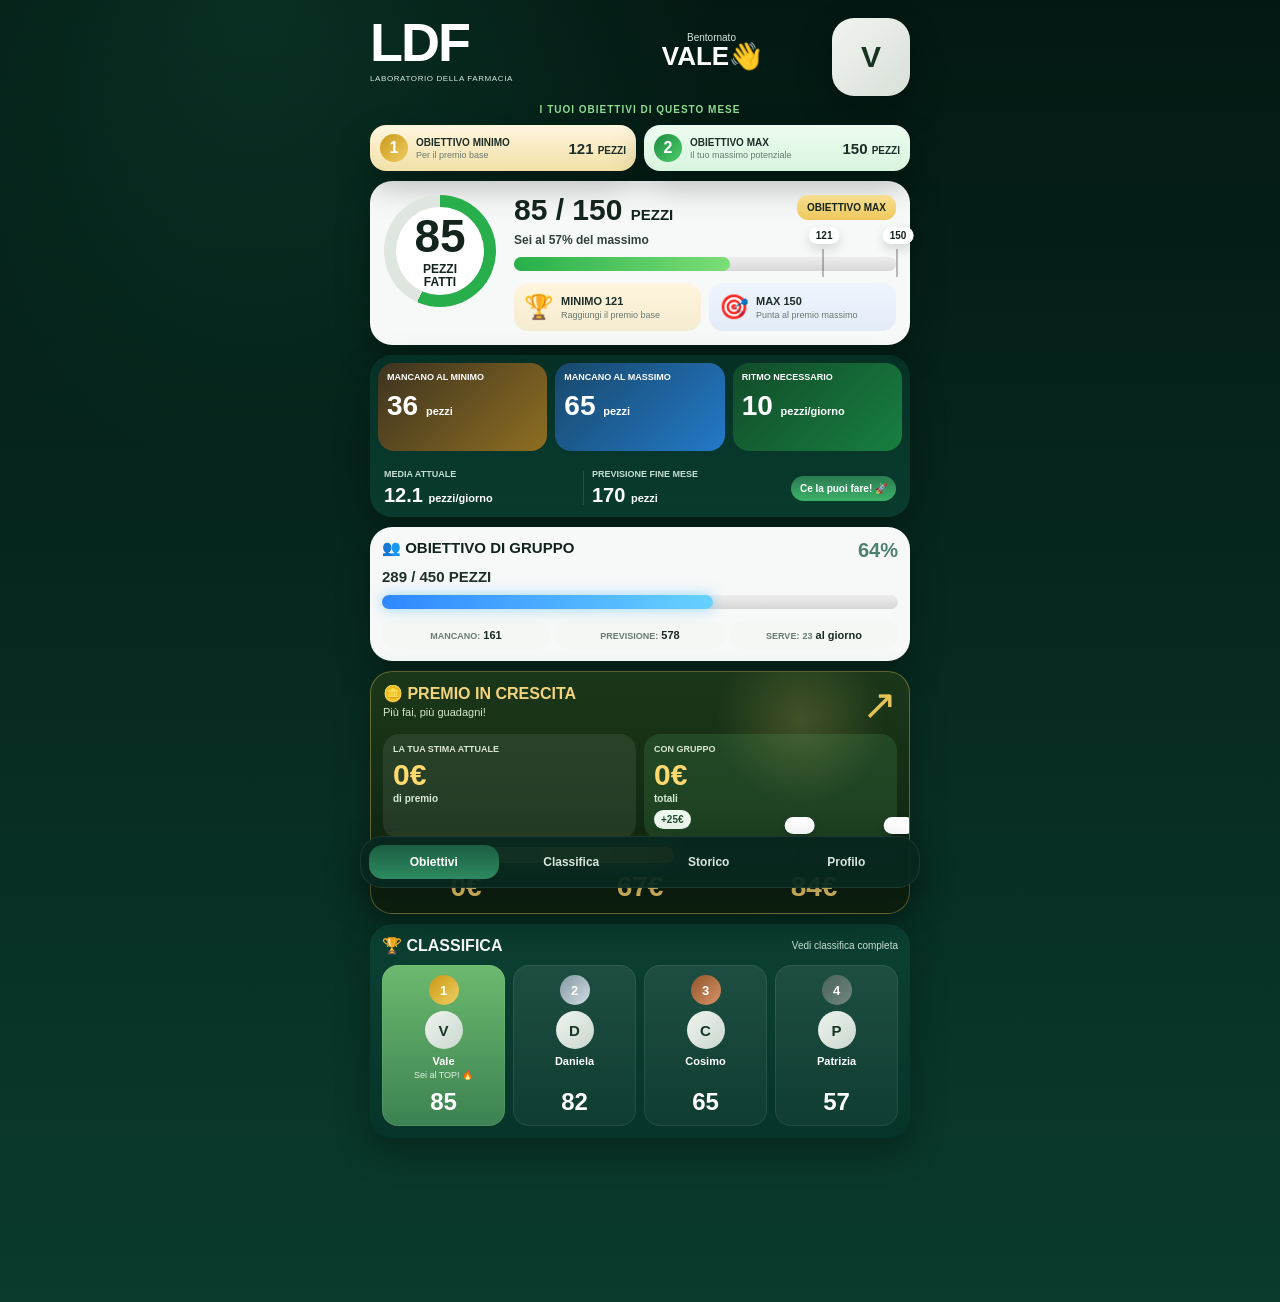
==== index.html @ 3714c638 "Add files via upload" ====
<!DOCTYPE html>
<html lang="it">
<head>
  <meta charset="UTF-8">
  <meta name="viewport" content="width=device-width, initial-scale=1.0, viewport-fit=cover">
  <meta name="theme-color" content="#041b17">
  <title>LDF Obiettivi</title>
  <link rel="stylesheet" href="style.css">
</head>
<body>
  <main class="app">
    <header class="top">
      <div class="brand">
        <div class="logo-main">LDF</div>
        <div class="logo-sub">LABORATORIO DELLA FARMACIA</div>
      </div>

      <div class="welcome">
        <div class="welcome-small">Bentornato</div>
        <div class="welcome-name" id="welcomeName">VALE👋</div>
      </div>

      <div class="avatar-card">
        <div class="avatar-initial">V</div>
      </div>
    </header>

    <div class="month-title">I TUOI OBIETTIVI DI QUESTO MESE</div>

    <section class="goal-top">
      <div class="goal-chip gold">
        <div class="goal-num">1</div>
        <div class="goal-copy">
          <div class="goal-title">OBIETTIVO MINIMO</div>
          <div class="goal-sub">Per il premio base</div>
        </div>
        <div class="goal-value">121 <span>PEZZI</span></div>
      </div>

      <div class="goal-chip green">
        <div class="goal-num">2</div>
        <div class="goal-copy">
          <div class="goal-title">OBIETTIVO MAX</div>
          <div class="goal-sub">Il tuo massimo potenziale</div>
        </div>
        <div class="goal-value">150 <span>PEZZI</span></div>
      </div>
    </section>

    <section class="card white hero-card">
      <div class="hero-grid">
        <div class="hero-left">
          <div class="ring" id="ring">
            <div class="ring-inner">
              <div class="ring-value" id="piecesDone">85</div>
              <div class="ring-text">PEZZI<br>FATTI</div>
            </div>
          </div>
        </div>

        <div class="hero-right">
          <div class="hero-line">
            <div class="hero-big" id="heroBig">85 / 150 <span>PEZZI</span></div>
            <div class="hero-pill">OBIETTIVO MAX</div>
          </div>

          <div class="hero-percent" id="heroPercentText">Sei al 56% del massimo</div>

          <div class="track silver">
            <div class="fill green-fill" id="heroFill"></div>
            <div class="marker min-marker"><span>121</span></div>
            <div class="marker max-marker"><span>150</span></div>
          </div>

          <div class="mini-goal-row">
            <div class="mini-goal gold-lite">
              <div class="mini-icon">🏆</div>
              <div>
                <div class="mini-title">MINIMO 121</div>
                <div class="mini-sub">Raggiungi il premio base</div>
              </div>
            </div>
            <div class="mini-goal blue-lite">
              <div class="mini-icon">🎯</div>
              <div>
                <div class="mini-title">MAX 150</div>
                <div class="mini-sub">Punta al premio massimo</div>
              </div>
            </div>
          </div>
        </div>
      </div>
    </section>

    <section class="stats dark-card">
      <div class="stat amber">
        <div class="stat-title">MANCANO AL MINIMO</div>
        <div class="stat-value" id="toMin">36 <span>pezzi</span></div>
      </div>
      <div class="stat blue">
        <div class="stat-title">MANCANO AL MASSIMO</div>
        <div class="stat-value" id="toMax">65 <span>pezzi</span></div>
      </div>
      <div class="stat green">
        <div class="stat-title">RITMO NECESSARIO</div>
        <div class="stat-value" id="needDay">7 <span>pezzi/giorno</span></div>
      </div>

      <div class="bottom-stats">
        <div class="bottom-stat">
          <div class="bottom-title">MEDIA ATTUALE</div>
          <div class="bottom-value" id="avg">6.1 <span>pezzi/giorno</span></div>
        </div>
        <div class="divider"></div>
        <div class="bottom-stat">
          <div class="bottom-title">PREVISIONE FINE MESE</div>
          <div class="bottom-value" id="forecast">183 <span>pezzi</span></div>
        </div>
        <div class="forecast-pill" id="forecastPill">Ce la puoi fare! 🚀</div>
      </div>
    </section>

    <section class="card white group-card">
      <div class="row-head">
        <div class="section-title">👥 OBIETTIVO DI GRUPPO</div>
        <div class="section-percent" id="groupPercent">60%</div>
      </div>
      <div class="group-main" id="groupMain">269 / 450 PEZZI</div>
      <div class="track silver group-track">
        <div class="fill blue-fill glow" id="groupFill"></div>
      </div>
      <div class="group-row">
        <div class="group-item"><span>MANCANO:</span> <strong id="groupMissing">181</strong></div>
        <div class="group-item"><span>PREVISIONE:</span> <strong id="groupForecast">408</strong></div>
        <div class="group-item"><span>SERVE:</span> <strong><span id="groupNeed">10</span> al giorno</strong></div>
      </div>
    </section>

    <section class="reward-card">
      <div class="reward-top">
        <div>
          <div class="reward-title">🪙 PREMIO IN CRESCITA</div>
          <div class="reward-sub">Più fai, più guadagni!</div>
        </div>
        <div class="reward-arrow">↗</div>
      </div>

      <div class="reward-boxes">
        <div class="reward-box">
          <div class="reward-label">LA TUA STIMA ATTUALE</div>
          <div class="reward-number"><span id="rewardNow">52</span>€</div>
          <div class="reward-small">di premio</div>
        </div>
        <div class="reward-box green-box">
          <div class="reward-label">CON GRUPPO</div>
          <div class="reward-number"><span id="rewardWithGroup">77</span>€</div>
          <div class="reward-small">totali</div>
          <div class="bonus">+<span id="groupBonus">25</span>€</div>
        </div>
      </div>

      <div class="track reward-track">
        <div class="reward-fill" id="rewardFill"></div>
        <div class="marker min-marker"><span>121</span></div>
        <div class="marker max-marker"><span>150</span></div>
      </div>

      <div class="reward-scale">
        <div class="scale-item"><div class="scale-value">0€</div></div>
        <div class="scale-item"><div class="scale-value" id="rewardBase">67€</div></div>
        <div class="scale-item"><div class="scale-value" id="rewardMax">84€</div></div>
      </div>
    </section>

    <section class="ranking">
      <div class="ranking-head">
        <div class="ranking-title">🏆 CLASSIFICA</div>
        <div class="ranking-link">Vedi classifica completa</div>
      </div>
      <div class="ranking-grid" id="rankingGrid"></div>
    </section>

    <div class="nav-spacer"></div>
    <nav class="bottom-nav">
      <a class="nav active">Obiettivi</a>
      <a class="nav">Classifica</a>
      <a class="nav">Storico</a>
      <a class="nav">Profilo</a>
    </nav>
  </main>
  <script src="app.js"></script>
</body>
</html>
---- style.css ----
:root{
  --bg1:#031812; --bg2:#0a3b2c; --text:#13241d; --muted:#67786f;
  --green:#28af4b; --green2:#7cde76; --blue:#2f88ff; --blue2:#67d2ff;
  --shadow:0 14px 34px rgba(0,0,0,.28);
}
*{box-sizing:border-box}
html,body{margin:0;padding:0;font-family:Inter,Arial,sans-serif}
body{
  min-height:100vh; color:#fff;
  background: radial-gradient(circle at 20% 0%, rgba(33,154,111,.18), transparent 28%), linear-gradient(180deg,var(--bg1),var(--bg2));
}
.app{width:min(100%,560px);margin:0 auto;padding:18px 10px calc(156px + env(safe-area-inset-bottom))}
.top{display:grid;grid-template-columns:1fr 1fr 78px;gap:10px;align-items:start;margin-bottom:8px}
.logo-main{font-size:54px;font-weight:900;line-height:.92;letter-spacing:-2px}
.logo-sub{font-size:8px;color:#d6e8de;letter-spacing:.6px;margin-top:6px}
.welcome{text-align:center;padding-top:14px}
.welcome-small{font-size:10px;color:#d6e8de}
.welcome-name{font-size:26px;font-weight:900;line-height:1.05}
.avatar-card{width:78px;height:78px;border-radius:22px;background:linear-gradient(135deg,#f1f4ef,#d8e0d8);box-shadow:var(--shadow);display:grid;place-items:center;justify-self:end}
.avatar-initial{color:#163322;font-size:30px;font-weight:900}
.month-title{text-align:center;font-size:10px;font-weight:900;color:#8edd93;letter-spacing:1px;margin:8px 0 10px}
.goal-top{display:grid;grid-template-columns:1fr 1fr;gap:8px;margin-bottom:10px}
.goal-chip{border-radius:16px;padding:9px 10px;display:grid;grid-template-columns:auto 1fr auto;gap:8px;align-items:center;box-shadow:var(--shadow)}
.goal-chip.gold{background:linear-gradient(180deg,#fff6de,#f2e0a7)}
.goal-chip.green{background:linear-gradient(180deg,#eefcf0,#d8f4de)}
.goal-num{width:28px;height:28px;border-radius:50%;display:grid;place-items:center;color:#fff;font-weight:900;font-size:16px;background:linear-gradient(135deg,#cb9b1b,#edcb62)}
.goal-chip.green .goal-num{background:linear-gradient(135deg,#1d8b42,#4dcd69)}
.goal-title{font-size:10px;font-weight:900;color:#1c2e27}
.goal-sub{font-size:9px;color:#687970;margin-top:2px}
.goal-value{font-size:15px;font-weight:900;color:#1c2e27;white-space:nowrap}
.goal-value span{font-size:10px}
.card{border-radius:22px;box-shadow:var(--shadow);margin-bottom:10px}
.white{background:rgba(255,255,255,.97);color:var(--text)}
.hero-card{padding:14px}
.hero-grid{display:grid;grid-template-columns:118px 1fr;gap:12px;align-items:start}
.ring{--p:56;width:112px;height:112px;border-radius:50%;background:conic-gradient(var(--green) calc(var(--p) * 1%), #dfe5df 0);display:grid;place-items:center;position:relative}
.ring:after{content:"";position:absolute;inset:12px;background:#fff;border-radius:50%}
.ring-inner{position:relative;z-index:1;text-align:center}
.ring-value{font-size:46px;font-weight:900;line-height:1}
.ring-text{font-size:12px;font-weight:900;line-height:1.05;margin-top:4px}
.hero-line{display:flex;justify-content:space-between;gap:8px;align-items:flex-start}
.hero-big{font-size:30px;font-weight:900;line-height:1}
.hero-big span{font-size:15px}
.hero-pill{background:linear-gradient(180deg,#f6de92,#efc85c);padding:7px 10px;border-radius:11px;font-size:10px;font-weight:900;white-space:nowrap}
.hero-percent{margin-top:8px;font-size:12px;color:#31423a;font-weight:700}
.track{position:relative;height:14px;border-radius:999px;overflow:visible}
.silver{background:linear-gradient(180deg,#ededed,#d7d7d7);margin-top:10px}
.fill{height:100%;border-radius:999px}
.green-fill{background:linear-gradient(90deg,var(--green),var(--green2))}
.blue-fill{background:linear-gradient(90deg,var(--blue),var(--blue2))}
.marker{position:absolute;top:-8px;width:0;height:28px;border-left:2px solid rgba(0,0,0,.26)}
.marker span{position:absolute;top:-22px;left:50%;transform:translateX(-50%);background:#fff;padding:3px 7px;border-radius:9px;font-size:10px;font-weight:900;box-shadow:0 5px 12px rgba(0,0,0,.14)}
.min-marker{left:80.6667%}
.max-marker{left:100%}
.mini-goal-row{display:grid;grid-template-columns:1fr 1fr;gap:8px;margin-top:12px}
.mini-goal{display:flex;gap:7px;align-items:center;border-radius:14px;padding:10px}
.gold-lite{background:linear-gradient(180deg,#fff5dc,#f4ebd1)}
.blue-lite{background:linear-gradient(180deg,#eef5ff,#e3ebf6)}
.mini-icon{font-size:24px}
.mini-title{font-size:11px;font-weight:900;color:#1c2e27}
.mini-sub{font-size:9px;color:#687970;margin-top:3px}
.dark-card{background:linear-gradient(180deg, rgba(6,49,39,.94), rgba(9,61,47,.94));border-radius:22px;box-shadow:var(--shadow);padding:8px;margin-bottom:10px}
.stats{display:grid;grid-template-columns:1fr 1fr 1fr;gap:8px}
.stat{min-height:88px;border-radius:16px;padding:9px;color:#fff}
.stat.amber{background:linear-gradient(135deg,#3d3320,#8e6e21)}
.stat.blue{background:linear-gradient(135deg,#18486b,#2379c8)}
.stat.green{background:linear-gradient(135deg,#124c2b,#177f3f)}
.stat-title{font-size:9px;font-weight:900}
.stat-value{margin-top:10px;font-size:28px;font-weight:900;line-height:1}
.stat-value span{font-size:11px;font-weight:700}
.bottom-stats{grid-column:1 / -1;display:grid;grid-template-columns:1fr 1px 1fr auto;gap:8px;align-items:center;padding:10px 6px 2px}
.divider{width:1px;height:34px;background:rgba(255,255,255,.12)}
.bottom-title{font-size:9px;font-weight:900;color:#c5ded3}
.bottom-value{margin-top:5px;font-size:20px;font-weight:900}
.bottom-value span{font-size:11px;font-weight:700}
.forecast-pill{background:linear-gradient(180deg,#2a7a53,#3cb267);padding:7px 9px;border-radius:999px;font-size:10px;font-weight:900;white-space:nowrap}
.group-card{padding:12px}
.row-head{display:flex;justify-content:space-between;gap:8px;align-items:flex-start}
.section-title{font-size:15px;font-weight:900}
.section-percent{font-size:20px;font-weight:900;color:#4d8171}
.group-main{margin-top:6px;font-size:15px;font-weight:900;color:#1f3029}
.group-track{margin-top:10px}
.glow{box-shadow:0 0 14px rgba(89,194,255,.6)}
.group-row{display:grid;grid-template-columns:1fr 1fr 1fr;gap:6px;margin-top:12px}
.group-item{background:#f4f7f4;border-radius:12px;padding:8px 5px;text-align:center;font-size:11px;color:#1a2a23}
.group-item span{font-size:9px;font-weight:900;color:#6b7b72}
.reward-card{position:relative;overflow:hidden;border-radius:22px;padding:12px;margin-bottom:10px;background:radial-gradient(circle at 80% 20%, rgba(255,220,113,.18), transparent 18%), linear-gradient(180deg,#1b3719,#0d2210);border:1px solid rgba(255,215,102,.34);box-shadow:var(--shadow)}
.reward-top{display:flex;justify-content:space-between;gap:8px;align-items:flex-start}
.reward-title{font-size:16px;font-weight:900;color:#f3d37c}
.reward-sub{font-size:11px;color:#d7e5d1;margin-top:3px}
.reward-arrow{font-size:42px;line-height:1;color:#ffd65f;opacity:.88}
.reward-boxes{display:grid;grid-template-columns:1fr 1fr;gap:8px;margin-top:8px}
.reward-box{background:rgba(255,255,255,.08);border-radius:16px;padding:10px}
.green-box{background:rgba(118,232,141,.12)}
.reward-label{font-size:9px;font-weight:900;color:#dae7d4}
.reward-number{font-size:30px;font-weight:900;line-height:1;color:#ffd970;margin-top:6px}
.reward-small{font-size:10px;color:#d8ead7;margin-top:3px;font-weight:700}
.bonus{display:inline-block;margin-top:6px;background:#edf9ee;color:#214d30;border-radius:999px;padding:4px 7px;font-size:10px;font-weight:900}
.reward-track{background:linear-gradient(180deg,#1f2a1a,#273224);margin-top:8px;height:16px}
.reward-fill{height:100%;border-radius:999px;background:linear-gradient(90deg,#62d53f 0%, #ffda53 70%, #f39c12 100%);box-shadow:0 0 16px rgba(255,214,95,.5)}
.reward-scale{display:grid;grid-template-columns:1fr 1fr 1fr;gap:8px;margin-top:10px}
.scale-item{text-align:center}
.scale-value{font-size:28px;font-weight:900;line-height:1;color:#ffd970}
.ranking{border-radius:22px;padding:12px;background:linear-gradient(180deg, rgba(12,66,52,.92), rgba(6,52,42,.92));box-shadow:var(--shadow)}
.ranking-head{display:flex;justify-content:space-between;gap:8px;align-items:center;margin-bottom:10px}
.ranking-title{font-size:16px;font-weight:900}
.ranking-link{font-size:10px;color:#d1e7dd}
.ranking-grid{display:grid;grid-template-columns:repeat(4,1fr);gap:8px}
.rank-card{min-height:112px;border-radius:16px;padding:10px 6px;color:#fff;box-shadow:inset 0 0 0 1px rgba(255,255,255,.08)}
.rank-me{background:linear-gradient(180deg,#6cb96e,#3c8252)}
.rank-other{background:linear-gradient(180deg, rgba(255,255,255,.08), rgba(255,255,255,.04))}
.rank-medal{width:30px;height:30px;border-radius:50%;display:grid;place-items:center;margin:0 auto 6px;color:#fff;font-weight:900;font-size:13px}
.medal-1{background:linear-gradient(135deg,#c99712,#efd166)}
.medal-2{background:linear-gradient(135deg,#8399a4,#d2dce2)}
.medal-3{background:linear-gradient(135deg,#94542c,#d59567)}
.medal-4{background:linear-gradient(135deg,#48645a,#73867f)}
.rank-avatar{width:38px;height:38px;border-radius:50%;margin:0 auto 6px;background:linear-gradient(135deg,#eef4ef,#cad7cd);color:#173625;display:grid;place-items:center;font-size:15px;font-weight:900}
.rank-name{text-align:center;font-size:11px;font-weight:900}
.rank-extra{text-align:center;font-size:9px;color:#e0f3e4;margin-top:3px;min-height:12px}
.rank-score{text-align:center;font-size:24px;font-weight:900;margin-top:6px}
.nav-spacer{height:8px}
.bottom-nav{position:fixed;left:50%;bottom:12px;transform:translateX(-50%);width:min(calc(100% - 24px),560px);padding:8px;padding-bottom:calc(8px + env(safe-area-inset-bottom));border-radius:22px;background:rgba(8,39,31,.95);border:1px solid rgba(255,255,255,.08);box-shadow:0 14px 34px rgba(0,0,0,.35);display:grid;grid-template-columns:repeat(4,1fr);gap:8px}
.nav{text-align:center;padding:10px 6px;border-radius:14px;font-size:12px;font-weight:800;color:#d8e6de}
.nav.active{background:linear-gradient(180deg,#1b5e42,#2e8a60);color:#fff}
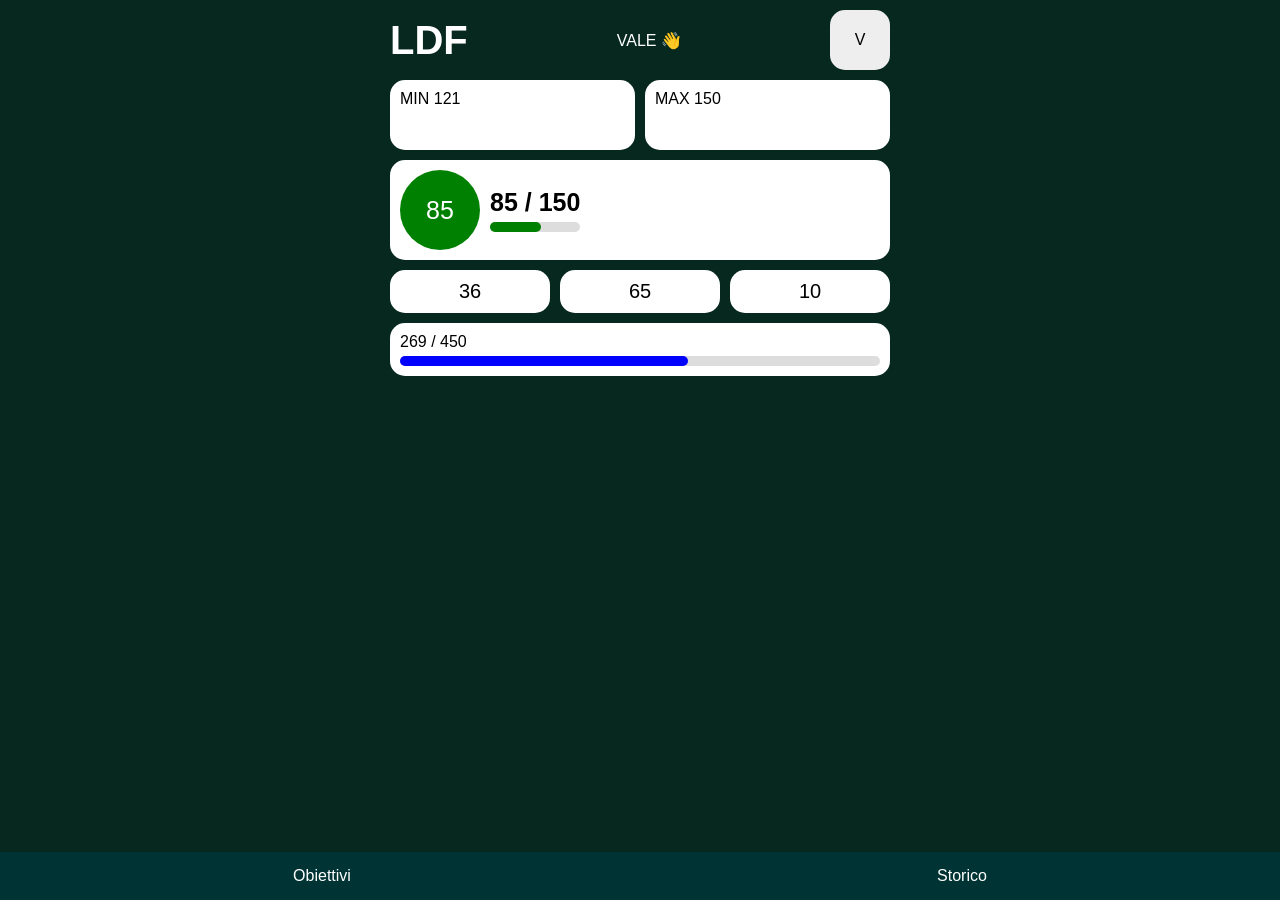
==== commit bf0dcd44: "Add files via upload" ====
--- a/index.html
+++ b/index.html
@@ -1,193 +1,51 @@
 <!DOCTYPE html>
 <html lang="it">
 <head>
-  <meta charset="UTF-8">
-  <meta name="viewport" content="width=device-width, initial-scale=1.0, viewport-fit=cover">
-  <meta name="theme-color" content="#041b17">
-  <title>LDF Obiettivi</title>
-  <link rel="stylesheet" href="style.css">
+<meta charset="UTF-8">
+<meta name="viewport" content="width=device-width, initial-scale=1.0">
+<title>LDF</title>
+<link rel="stylesheet" href="style.css">
 </head>
 <body>
-  <main class="app">
-    <header class="top">
-      <div class="brand">
-        <div class="logo-main">LDF</div>
-        <div class="logo-sub">LABORATORIO DELLA FARMACIA</div>
-      </div>
 
-      <div class="welcome">
-        <div class="welcome-small">Bentornato</div>
-        <div class="welcome-name" id="welcomeName">VALE👋</div>
-      </div>
+<div class="app">
 
-      <div class="avatar-card">
-        <div class="avatar-initial">V</div>
-      </div>
-    </header>
+<header class="top">
+<div class="logo">LDF</div>
+<div class="welcome">VALE 👋</div>
+<div class="avatar">V</div>
+</header>
 
-    <div class="month-title">I TUOI OBIETTIVI DI QUESTO MESE</div>
+<div class="row">
+<div class="card small gold">MIN 121</div>
+<div class="card small green">MAX 150</div>
+</div>
 
-    <section class="goal-top">
-      <div class="goal-chip gold">
-        <div class="goal-num">1</div>
-        <div class="goal-copy">
-          <div class="goal-title">OBIETTIVO MINIMO</div>
-          <div class="goal-sub">Per il premio base</div>
-        </div>
-        <div class="goal-value">121 <span>PEZZI</span></div>
-      </div>
+<div class="card main">
+<div class="circle">85</div>
+<div class="info">
+<div class="big">85 / 150</div>
+<div class="bar"><div class="fill" style="width:56%"></div></div>
+</div>
+</div>
 
-      <div class="goal-chip green">
-        <div class="goal-num">2</div>
-        <div class="goal-copy">
-          <div class="goal-title">OBIETTIVO MAX</div>
-          <div class="goal-sub">Il tuo massimo potenziale</div>
-        </div>
-        <div class="goal-value">150 <span>PEZZI</span></div>
-      </div>
-    </section>
+<div class="row">
+<div class="card stat">36</div>
+<div class="card stat">65</div>
+<div class="card stat">10</div>
+</div>
 
-    <section class="card white hero-card">
-      <div class="hero-grid">
-        <div class="hero-left">
-          <div class="ring" id="ring">
-            <div class="ring-inner">
-              <div class="ring-value" id="piecesDone">85</div>
-              <div class="ring-text">PEZZI<br>FATTI</div>
-            </div>
-          </div>
-        </div>
+<div class="card group">
+269 / 450
+<div class="bar"><div class="fill blue" style="width:60%"></div></div>
+</div>
 
-        <div class="hero-right">
-          <div class="hero-line">
-            <div class="hero-big" id="heroBig">85 / 150 <span>PEZZI</span></div>
-            <div class="hero-pill">OBIETTIVO MAX</div>
-          </div>
+</div>
 
-          <div class="hero-percent" id="heroPercentText">Sei al 56% del massimo</div>
+<div class="menu">
+<div>Obiettivi</div>
+<div>Storico</div>
+</div>
 
-          <div class="track silver">
-            <div class="fill green-fill" id="heroFill"></div>
-            <div class="marker min-marker"><span>121</span></div>
-            <div class="marker max-marker"><span>150</span></div>
-          </div>
-
-          <div class="mini-goal-row">
-            <div class="mini-goal gold-lite">
-              <div class="mini-icon">🏆</div>
-              <div>
-                <div class="mini-title">MINIMO 121</div>
-                <div class="mini-sub">Raggiungi il premio base</div>
-              </div>
-            </div>
-            <div class="mini-goal blue-lite">
-              <div class="mini-icon">🎯</div>
-              <div>
-                <div class="mini-title">MAX 150</div>
-                <div class="mini-sub">Punta al premio massimo</div>
-              </div>
-            </div>
-          </div>
-        </div>
-      </div>
-    </section>
-
-    <section class="stats dark-card">
-      <div class="stat amber">
-        <div class="stat-title">MANCANO AL MINIMO</div>
-        <div class="stat-value" id="toMin">36 <span>pezzi</span></div>
-      </div>
-      <div class="stat blue">
-        <div class="stat-title">MANCANO AL MASSIMO</div>
-        <div class="stat-value" id="toMax">65 <span>pezzi</span></div>
-      </div>
-      <div class="stat green">
-        <div class="stat-title">RITMO NECESSARIO</div>
-        <div class="stat-value" id="needDay">7 <span>pezzi/giorno</span></div>
-      </div>
-
-      <div class="bottom-stats">
-        <div class="bottom-stat">
-          <div class="bottom-title">MEDIA ATTUALE</div>
-          <div class="bottom-value" id="avg">6.1 <span>pezzi/giorno</span></div>
-        </div>
-        <div class="divider"></div>
-        <div class="bottom-stat">
-          <div class="bottom-title">PREVISIONE FINE MESE</div>
-          <div class="bottom-value" id="forecast">183 <span>pezzi</span></div>
-        </div>
-        <div class="forecast-pill" id="forecastPill">Ce la puoi fare! 🚀</div>
-      </div>
-    </section>
-
-    <section class="card white group-card">
-      <div class="row-head">
-        <div class="section-title">👥 OBIETTIVO DI GRUPPO</div>
-        <div class="section-percent" id="groupPercent">60%</div>
-      </div>
-      <div class="group-main" id="groupMain">269 / 450 PEZZI</div>
-      <div class="track silver group-track">
-        <div class="fill blue-fill glow" id="groupFill"></div>
-      </div>
-      <div class="group-row">
-        <div class="group-item"><span>MANCANO:</span> <strong id="groupMissing">181</strong></div>
-        <div class="group-item"><span>PREVISIONE:</span> <strong id="groupForecast">408</strong></div>
-        <div class="group-item"><span>SERVE:</span> <strong><span id="groupNeed">10</span> al giorno</strong></div>
-      </div>
-    </section>
-
-    <section class="reward-card">
-      <div class="reward-top">
-        <div>
-          <div class="reward-title">🪙 PREMIO IN CRESCITA</div>
-          <div class="reward-sub">Più fai, più guadagni!</div>
-        </div>
-        <div class="reward-arrow">↗</div>
-      </div>
-
-      <div class="reward-boxes">
-        <div class="reward-box">
-          <div class="reward-label">LA TUA STIMA ATTUALE</div>
-          <div class="reward-number"><span id="rewardNow">52</span>€</div>
-          <div class="reward-small">di premio</div>
-        </div>
-        <div class="reward-box green-box">
-          <div class="reward-label">CON GRUPPO</div>
-          <div class="reward-number"><span id="rewardWithGroup">77</span>€</div>
-          <div class="reward-small">totali</div>
-          <div class="bonus">+<span id="groupBonus">25</span>€</div>
-        </div>
-      </div>
-
-      <div class="track reward-track">
-        <div class="reward-fill" id="rewardFill"></div>
-        <div class="marker min-marker"><span>121</span></div>
-        <div class="marker max-marker"><span>150</span></div>
-      </div>
-
-      <div class="reward-scale">
-        <div class="scale-item"><div class="scale-value">0€</div></div>
-        <div class="scale-item"><div class="scale-value" id="rewardBase">67€</div></div>
-        <div class="scale-item"><div class="scale-value" id="rewardMax">84€</div></div>
-      </div>
-    </section>
-
-    <section class="ranking">
-      <div class="ranking-head">
-        <div class="ranking-title">🏆 CLASSIFICA</div>
-        <div class="ranking-link">Vedi classifica completa</div>
-      </div>
-      <div class="ranking-grid" id="rankingGrid"></div>
-    </section>
-
-    <div class="nav-spacer"></div>
-    <nav class="bottom-nav">
-      <a class="nav active">Obiettivi</a>
-      <a class="nav">Classifica</a>
-      <a class="nav">Storico</a>
-      <a class="nav">Profilo</a>
-    </nav>
-  </main>
-  <script src="app.js"></script>
 </body>
 </html>
--- a/style.css
+++ b/style.css
@@ -1,125 +1,98 @@
 
-:root{
-  --bg1:#031812; --bg2:#0a3b2c; --text:#13241d; --muted:#67786f;
-  --green:#28af4b; --green2:#7cde76; --blue:#2f88ff; --blue2:#67d2ff;
-  --shadow:0 14px 34px rgba(0,0,0,.28);
+body{
+margin:0;
+font-family:Arial;
+background:#06281f;
+color:white;
 }
-*{box-sizing:border-box}
-html,body{margin:0;padding:0;font-family:Inter,Arial,sans-serif}
-body{
-  min-height:100vh; color:#fff;
-  background: radial-gradient(circle at 20% 0%, rgba(33,154,111,.18), transparent 28%), linear-gradient(180deg,var(--bg1),var(--bg2));
+
+.app{
+padding:10px;
+max-width:500px;
+margin:auto;
 }
-.app{width:min(100%,560px);margin:0 auto;padding:18px 10px calc(156px + env(safe-area-inset-bottom))}
-.top{display:grid;grid-template-columns:1fr 1fr 78px;gap:10px;align-items:start;margin-bottom:8px}
-.logo-main{font-size:54px;font-weight:900;line-height:.92;letter-spacing:-2px}
-.logo-sub{font-size:8px;color:#d6e8de;letter-spacing:.6px;margin-top:6px}
-.welcome{text-align:center;padding-top:14px}
-.welcome-small{font-size:10px;color:#d6e8de}
-.welcome-name{font-size:26px;font-weight:900;line-height:1.05}
-.avatar-card{width:78px;height:78px;border-radius:22px;background:linear-gradient(135deg,#f1f4ef,#d8e0d8);box-shadow:var(--shadow);display:grid;place-items:center;justify-self:end}
-.avatar-initial{color:#163322;font-size:30px;font-weight:900}
-.month-title{text-align:center;font-size:10px;font-weight:900;color:#8edd93;letter-spacing:1px;margin:8px 0 10px}
-.goal-top{display:grid;grid-template-columns:1fr 1fr;gap:8px;margin-bottom:10px}
-.goal-chip{border-radius:16px;padding:9px 10px;display:grid;grid-template-columns:auto 1fr auto;gap:8px;align-items:center;box-shadow:var(--shadow)}
-.goal-chip.gold{background:linear-gradient(180deg,#fff6de,#f2e0a7)}
-.goal-chip.green{background:linear-gradient(180deg,#eefcf0,#d8f4de)}
-.goal-num{width:28px;height:28px;border-radius:50%;display:grid;place-items:center;color:#fff;font-weight:900;font-size:16px;background:linear-gradient(135deg,#cb9b1b,#edcb62)}
-.goal-chip.green .goal-num{background:linear-gradient(135deg,#1d8b42,#4dcd69)}
-.goal-title{font-size:10px;font-weight:900;color:#1c2e27}
-.goal-sub{font-size:9px;color:#687970;margin-top:2px}
-.goal-value{font-size:15px;font-weight:900;color:#1c2e27;white-space:nowrap}
-.goal-value span{font-size:10px}
-.card{border-radius:22px;box-shadow:var(--shadow);margin-bottom:10px}
-.white{background:rgba(255,255,255,.97);color:var(--text)}
-.hero-card{padding:14px}
-.hero-grid{display:grid;grid-template-columns:118px 1fr;gap:12px;align-items:start}
-.ring{--p:56;width:112px;height:112px;border-radius:50%;background:conic-gradient(var(--green) calc(var(--p) * 1%), #dfe5df 0);display:grid;place-items:center;position:relative}
-.ring:after{content:"";position:absolute;inset:12px;background:#fff;border-radius:50%}
-.ring-inner{position:relative;z-index:1;text-align:center}
-.ring-value{font-size:46px;font-weight:900;line-height:1}
-.ring-text{font-size:12px;font-weight:900;line-height:1.05;margin-top:4px}
-.hero-line{display:flex;justify-content:space-between;gap:8px;align-items:flex-start}
-.hero-big{font-size:30px;font-weight:900;line-height:1}
-.hero-big span{font-size:15px}
-.hero-pill{background:linear-gradient(180deg,#f6de92,#efc85c);padding:7px 10px;border-radius:11px;font-size:10px;font-weight:900;white-space:nowrap}
-.hero-percent{margin-top:8px;font-size:12px;color:#31423a;font-weight:700}
-.track{position:relative;height:14px;border-radius:999px;overflow:visible}
-.silver{background:linear-gradient(180deg,#ededed,#d7d7d7);margin-top:10px}
-.fill{height:100%;border-radius:999px}
-.green-fill{background:linear-gradient(90deg,var(--green),var(--green2))}
-.blue-fill{background:linear-gradient(90deg,var(--blue),var(--blue2))}
-.marker{position:absolute;top:-8px;width:0;height:28px;border-left:2px solid rgba(0,0,0,.26)}
-.marker span{position:absolute;top:-22px;left:50%;transform:translateX(-50%);background:#fff;padding:3px 7px;border-radius:9px;font-size:10px;font-weight:900;box-shadow:0 5px 12px rgba(0,0,0,.14)}
-.min-marker{left:80.6667%}
-.max-marker{left:100%}
-.mini-goal-row{display:grid;grid-template-columns:1fr 1fr;gap:8px;margin-top:12px}
-.mini-goal{display:flex;gap:7px;align-items:center;border-radius:14px;padding:10px}
-.gold-lite{background:linear-gradient(180deg,#fff5dc,#f4ebd1)}
-.blue-lite{background:linear-gradient(180deg,#eef5ff,#e3ebf6)}
-.mini-icon{font-size:24px}
-.mini-title{font-size:11px;font-weight:900;color:#1c2e27}
-.mini-sub{font-size:9px;color:#687970;margin-top:3px}
-.dark-card{background:linear-gradient(180deg, rgba(6,49,39,.94), rgba(9,61,47,.94));border-radius:22px;box-shadow:var(--shadow);padding:8px;margin-bottom:10px}
-.stats{display:grid;grid-template-columns:1fr 1fr 1fr;gap:8px}
-.stat{min-height:88px;border-radius:16px;padding:9px;color:#fff}
-.stat.amber{background:linear-gradient(135deg,#3d3320,#8e6e21)}
-.stat.blue{background:linear-gradient(135deg,#18486b,#2379c8)}
-.stat.green{background:linear-gradient(135deg,#124c2b,#177f3f)}
-.stat-title{font-size:9px;font-weight:900}
-.stat-value{margin-top:10px;font-size:28px;font-weight:900;line-height:1}
-.stat-value span{font-size:11px;font-weight:700}
-.bottom-stats{grid-column:1 / -1;display:grid;grid-template-columns:1fr 1px 1fr auto;gap:8px;align-items:center;padding:10px 6px 2px}
-.divider{width:1px;height:34px;background:rgba(255,255,255,.12)}
-.bottom-title{font-size:9px;font-weight:900;color:#c5ded3}
-.bottom-value{margin-top:5px;font-size:20px;font-weight:900}
-.bottom-value span{font-size:11px;font-weight:700}
-.forecast-pill{background:linear-gradient(180deg,#2a7a53,#3cb267);padding:7px 9px;border-radius:999px;font-size:10px;font-weight:900;white-space:nowrap}
-.group-card{padding:12px}
-.row-head{display:flex;justify-content:space-between;gap:8px;align-items:flex-start}
-.section-title{font-size:15px;font-weight:900}
-.section-percent{font-size:20px;font-weight:900;color:#4d8171}
-.group-main{margin-top:6px;font-size:15px;font-weight:900;color:#1f3029}
-.group-track{margin-top:10px}
-.glow{box-shadow:0 0 14px rgba(89,194,255,.6)}
-.group-row{display:grid;grid-template-columns:1fr 1fr 1fr;gap:6px;margin-top:12px}
-.group-item{background:#f4f7f4;border-radius:12px;padding:8px 5px;text-align:center;font-size:11px;color:#1a2a23}
-.group-item span{font-size:9px;font-weight:900;color:#6b7b72}
-.reward-card{position:relative;overflow:hidden;border-radius:22px;padding:12px;margin-bottom:10px;background:radial-gradient(circle at 80% 20%, rgba(255,220,113,.18), transparent 18%), linear-gradient(180deg,#1b3719,#0d2210);border:1px solid rgba(255,215,102,.34);box-shadow:var(--shadow)}
-.reward-top{display:flex;justify-content:space-between;gap:8px;align-items:flex-start}
-.reward-title{font-size:16px;font-weight:900;color:#f3d37c}
-.reward-sub{font-size:11px;color:#d7e5d1;margin-top:3px}
-.reward-arrow{font-size:42px;line-height:1;color:#ffd65f;opacity:.88}
-.reward-boxes{display:grid;grid-template-columns:1fr 1fr;gap:8px;margin-top:8px}
-.reward-box{background:rgba(255,255,255,.08);border-radius:16px;padding:10px}
-.green-box{background:rgba(118,232,141,.12)}
-.reward-label{font-size:9px;font-weight:900;color:#dae7d4}
-.reward-number{font-size:30px;font-weight:900;line-height:1;color:#ffd970;margin-top:6px}
-.reward-small{font-size:10px;color:#d8ead7;margin-top:3px;font-weight:700}
-.bonus{display:inline-block;margin-top:6px;background:#edf9ee;color:#214d30;border-radius:999px;padding:4px 7px;font-size:10px;font-weight:900}
-.reward-track{background:linear-gradient(180deg,#1f2a1a,#273224);margin-top:8px;height:16px}
-.reward-fill{height:100%;border-radius:999px;background:linear-gradient(90deg,#62d53f 0%, #ffda53 70%, #f39c12 100%);box-shadow:0 0 16px rgba(255,214,95,.5)}
-.reward-scale{display:grid;grid-template-columns:1fr 1fr 1fr;gap:8px;margin-top:10px}
-.scale-item{text-align:center}
-.scale-value{font-size:28px;font-weight:900;line-height:1;color:#ffd970}
-.ranking{border-radius:22px;padding:12px;background:linear-gradient(180deg, rgba(12,66,52,.92), rgba(6,52,42,.92));box-shadow:var(--shadow)}
-.ranking-head{display:flex;justify-content:space-between;gap:8px;align-items:center;margin-bottom:10px}
-.ranking-title{font-size:16px;font-weight:900}
-.ranking-link{font-size:10px;color:#d1e7dd}
-.ranking-grid{display:grid;grid-template-columns:repeat(4,1fr);gap:8px}
-.rank-card{min-height:112px;border-radius:16px;padding:10px 6px;color:#fff;box-shadow:inset 0 0 0 1px rgba(255,255,255,.08)}
-.rank-me{background:linear-gradient(180deg,#6cb96e,#3c8252)}
-.rank-other{background:linear-gradient(180deg, rgba(255,255,255,.08), rgba(255,255,255,.04))}
-.rank-medal{width:30px;height:30px;border-radius:50%;display:grid;place-items:center;margin:0 auto 6px;color:#fff;font-weight:900;font-size:13px}
-.medal-1{background:linear-gradient(135deg,#c99712,#efd166)}
-.medal-2{background:linear-gradient(135deg,#8399a4,#d2dce2)}
-.medal-3{background:linear-gradient(135deg,#94542c,#d59567)}
-.medal-4{background:linear-gradient(135deg,#48645a,#73867f)}
-.rank-avatar{width:38px;height:38px;border-radius:50%;margin:0 auto 6px;background:linear-gradient(135deg,#eef4ef,#cad7cd);color:#173625;display:grid;place-items:center;font-size:15px;font-weight:900}
-.rank-name{text-align:center;font-size:11px;font-weight:900}
-.rank-extra{text-align:center;font-size:9px;color:#e0f3e4;margin-top:3px;min-height:12px}
-.rank-score{text-align:center;font-size:24px;font-weight:900;margin-top:6px}
-.nav-spacer{height:8px}
-.bottom-nav{position:fixed;left:50%;bottom:12px;transform:translateX(-50%);width:min(calc(100% - 24px),560px);padding:8px;padding-bottom:calc(8px + env(safe-area-inset-bottom));border-radius:22px;background:rgba(8,39,31,.95);border:1px solid rgba(255,255,255,.08);box-shadow:0 14px 34px rgba(0,0,0,.35);display:grid;grid-template-columns:repeat(4,1fr);gap:8px}
-.nav{text-align:center;padding:10px 6px;border-radius:14px;font-size:12px;font-weight:800;color:#d8e6de}
-.nav.active{background:linear-gradient(180deg,#1b5e42,#2e8a60);color:#fff}
+
+.top{
+display:flex;
+justify-content:space-between;
+align-items:center;
+}
+
+.logo{font-size:40px;font-weight:bold}
+.avatar{
+width:60px;height:60px;
+background:#eee;
+color:black;
+display:flex;
+align-items:center;
+justify-content:center;
+border-radius:15px;
+}
+
+.row{
+display:flex;
+gap:10px;
+margin:10px 0;
+}
+
+.card{
+background:white;
+color:black;
+border-radius:15px;
+padding:10px;
+flex:1;
+}
+
+.small{height:50px}
+.main{
+display:flex;
+gap:10px;
+align-items:center;
+}
+
+.circle{
+width:80px;height:80px;
+border-radius:50%;
+background:green;
+display:flex;
+align-items:center;
+justify-content:center;
+font-size:25px;
+color:white;
+}
+
+.big{font-size:25px;font-weight:bold}
+
+.bar{
+height:10px;
+background:#ddd;
+border-radius:10px;
+margin-top:5px;
+}
+
+.fill{
+height:100%;
+background:green;
+border-radius:10px;
+}
+
+.blue{background:blue}
+
+.stat{
+text-align:center;
+font-size:20px;
+}
+
+.group{
+margin-top:10px;
+}
+
+.menu{
+position:fixed;
+bottom:0;
+width:100%;
+background:#033;
+display:flex;
+justify-content:space-around;
+padding:15px 0;
+}
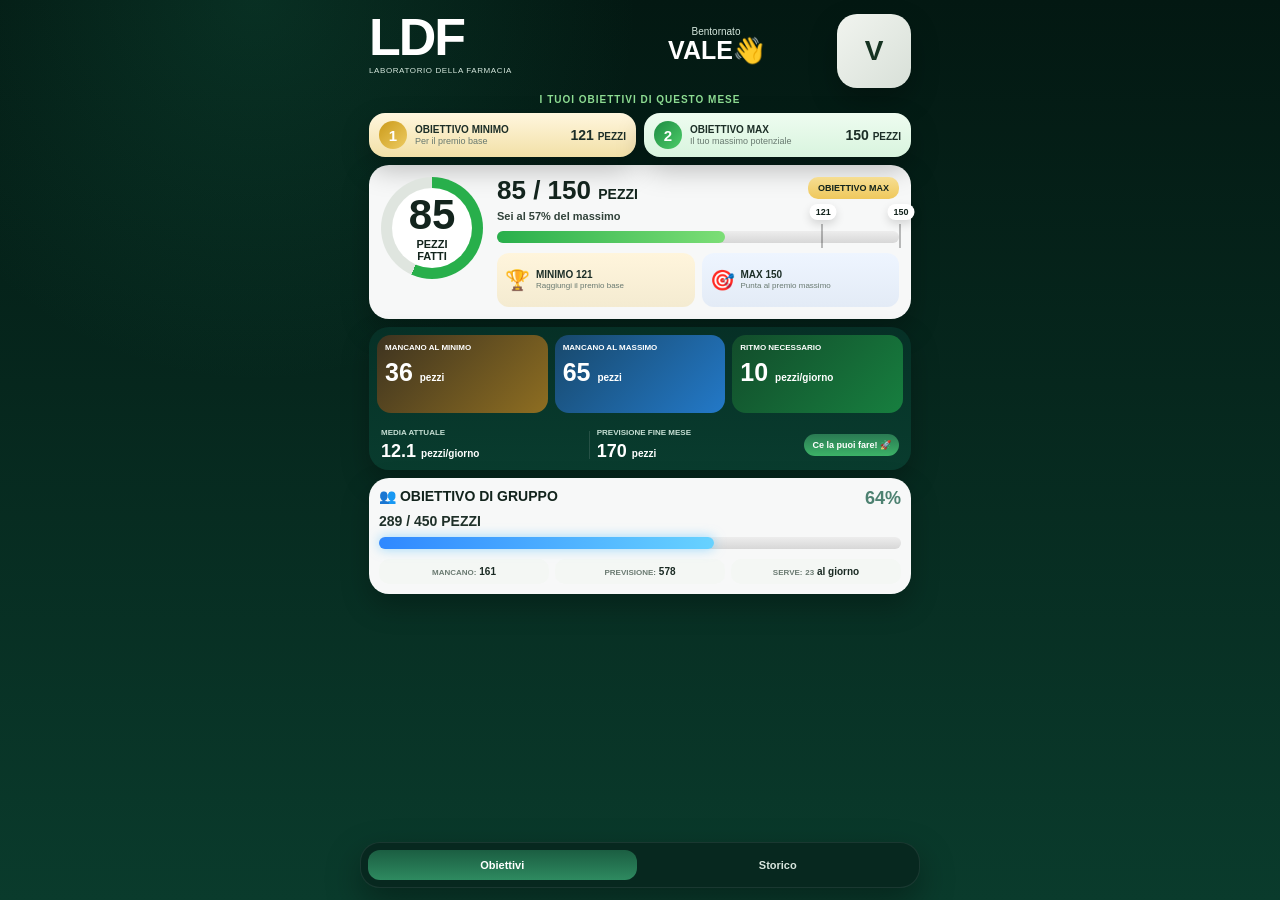
==== commit 9cedbe6a: "Add files via upload" ====
--- a/index.html
+++ b/index.html
@@ -1,51 +1,148 @@
 <!DOCTYPE html>
 <html lang="it">
 <head>
-<meta charset="UTF-8">
-<meta name="viewport" content="width=device-width, initial-scale=1.0">
-<title>LDF</title>
-<link rel="stylesheet" href="style.css">
+  <meta charset="UTF-8">
+  <meta name="viewport" content="width=device-width, initial-scale=1.0, viewport-fit=cover">
+  <meta name="theme-color" content="#041b17">
+  <title>LDF Obiettivi</title>
+  <link rel="stylesheet" href="style.css">
 </head>
 <body>
+  <main class="app">
+    <header class="top">
+      <div class="brand">
+        <div class="logo-main">LDF</div>
+        <div class="logo-sub">LABORATORIO DELLA FARMACIA</div>
+      </div>
 
-<div class="app">
+      <div class="welcome">
+        <div class="welcome-small">Bentornato</div>
+        <div class="welcome-name" id="welcomeName">VALE👋</div>
+      </div>
 
-<header class="top">
-<div class="logo">LDF</div>
-<div class="welcome">VALE 👋</div>
-<div class="avatar">V</div>
-</header>
+      <div class="avatar-card">
+        <div class="avatar-initial">V</div>
+      </div>
+    </header>
 
-<div class="row">
-<div class="card small gold">MIN 121</div>
-<div class="card small green">MAX 150</div>
-</div>
+    <div class="month-title">I TUOI OBIETTIVI DI QUESTO MESE</div>
 
-<div class="card main">
-<div class="circle">85</div>
-<div class="info">
-<div class="big">85 / 150</div>
-<div class="bar"><div class="fill" style="width:56%"></div></div>
-</div>
-</div>
+    <section class="goal-top">
+      <div class="goal-chip gold">
+        <div class="goal-num">1</div>
+        <div class="goal-copy">
+          <div class="goal-title">OBIETTIVO MINIMO</div>
+          <div class="goal-sub">Per il premio base</div>
+        </div>
+        <div class="goal-value">121 <span>PEZZI</span></div>
+      </div>
 
-<div class="row">
-<div class="card stat">36</div>
-<div class="card stat">65</div>
-<div class="card stat">10</div>
-</div>
+      <div class="goal-chip green">
+        <div class="goal-num">2</div>
+        <div class="goal-copy">
+          <div class="goal-title">OBIETTIVO MAX</div>
+          <div class="goal-sub">Il tuo massimo potenziale</div>
+        </div>
+        <div class="goal-value">150 <span>PEZZI</span></div>
+      </div>
+    </section>
 
-<div class="card group">
-269 / 450
-<div class="bar"><div class="fill blue" style="width:60%"></div></div>
-</div>
+    <section class="card white hero-card">
+      <div class="hero-grid">
+        <div class="hero-left">
+          <div class="ring" id="ring">
+            <div class="ring-inner">
+              <div class="ring-value" id="piecesDone">85</div>
+              <div class="ring-text">PEZZI<br>FATTI</div>
+            </div>
+          </div>
+        </div>
 
-</div>
+        <div class="hero-right">
+          <div class="hero-line">
+            <div class="hero-big" id="heroBig">85 / 150 <span>PEZZI</span></div>
+            <div class="hero-pill">OBIETTIVO MAX</div>
+          </div>
 
-<div class="menu">
-<div>Obiettivi</div>
-<div>Storico</div>
-</div>
+          <div class="hero-percent" id="heroPercentText">Sei al 56% del massimo</div>
 
+          <div class="track silver">
+            <div class="fill green-fill" id="heroFill"></div>
+            <div class="marker min-marker"><span>121</span></div>
+            <div class="marker max-marker"><span>150</span></div>
+          </div>
+
+          <div class="mini-goal-row">
+            <div class="mini-goal gold-lite">
+              <div class="mini-icon">🏆</div>
+              <div>
+                <div class="mini-title">MINIMO 121</div>
+                <div class="mini-sub">Raggiungi il premio base</div>
+              </div>
+            </div>
+            <div class="mini-goal blue-lite">
+              <div class="mini-icon">🎯</div>
+              <div>
+                <div class="mini-title">MAX 150</div>
+                <div class="mini-sub">Punta al premio massimo</div>
+              </div>
+            </div>
+          </div>
+        </div>
+      </div>
+    </section>
+
+    <section class="stats dark-card">
+      <div class="stat amber">
+        <div class="stat-title">MANCANO AL MINIMO</div>
+        <div class="stat-value" id="toMin">36 <span>pezzi</span></div>
+      </div>
+      <div class="stat blue">
+        <div class="stat-title">MANCANO AL MASSIMO</div>
+        <div class="stat-value" id="toMax">65 <span>pezzi</span></div>
+      </div>
+      <div class="stat green">
+        <div class="stat-title">RITMO NECESSARIO</div>
+        <div class="stat-value" id="needDay">7 <span>pezzi/giorno</span></div>
+      </div>
+
+      <div class="bottom-stats">
+        <div class="bottom-stat">
+          <div class="bottom-title">MEDIA ATTUALE</div>
+          <div class="bottom-value" id="avg">6.1 <span>pezzi/giorno</span></div>
+        </div>
+        <div class="divider"></div>
+        <div class="bottom-stat">
+          <div class="bottom-title">PREVISIONE FINE MESE</div>
+          <div class="bottom-value" id="forecast">183 <span>pezzi</span></div>
+        </div>
+        <div class="forecast-pill" id="forecastPill">Ce la puoi fare! 🚀</div>
+      </div>
+    </section>
+
+    <section class="card white group-card">
+      <div class="row-head">
+        <div class="section-title">👥 OBIETTIVO DI GRUPPO</div>
+        <div class="section-percent" id="groupPercent">64%</div>
+      </div>
+      <div class="group-main" id="groupMain">289 / 450 PEZZI</div>
+      <div class="track silver group-track">
+        <div class="fill blue-fill glow" id="groupFill"></div>
+      </div>
+      <div class="group-row">
+        <div class="group-item"><span>MANCANO:</span> <strong id="groupMissing">161</strong></div>
+        <div class="group-item"><span>PREVISIONE:</span> <strong id="groupForecast">578</strong></div>
+        <div class="group-item"><span>SERVE:</span> <strong><span id="groupNeed">23</span> al giorno</strong></div>
+      </div>
+    </section>
+
+    <div class="nav-spacer"></div>
+    <nav class="bottom-nav">
+      <a class="nav active">Obiettivi</a>
+      <a class="nav">Storico</a>
+    </nav>
+  </main>
+
+  <script src="app.js"></script>
 </body>
 </html>
--- a/style.css
+++ b/style.css
@@ -1,98 +1,91 @@
 
+:root{
+  --bg1:#031812; --bg2:#0a3b2c; --text:#13241d; --muted:#67786f;
+  --green:#28af4b; --green2:#7cde76; --blue:#2f88ff; --blue2:#67d2ff;
+  --shadow:0 12px 28px rgba(0,0,0,.26);
+}
+*{box-sizing:border-box}
+html,body{margin:0;padding:0;font-family:Inter,Arial,sans-serif}
 body{
-margin:0;
-font-family:Arial;
-background:#06281f;
-color:white;
+  min-height:100vh; color:#fff;
+  background:radial-gradient(circle at 20% 0%, rgba(33,154,111,.18), transparent 28%), linear-gradient(180deg,var(--bg1),var(--bg2));
 }
-
-.app{
-padding:10px;
-max-width:500px;
-margin:auto;
-}
-
-.top{
-display:flex;
-justify-content:space-between;
-align-items:center;
-}
-
-.logo{font-size:40px;font-weight:bold}
-.avatar{
-width:60px;height:60px;
-background:#eee;
-color:black;
-display:flex;
-align-items:center;
-justify-content:center;
-border-radius:15px;
-}
-
-.row{
-display:flex;
-gap:10px;
-margin:10px 0;
-}
-
-.card{
-background:white;
-color:black;
-border-radius:15px;
-padding:10px;
-flex:1;
-}
-
-.small{height:50px}
-.main{
-display:flex;
-gap:10px;
-align-items:center;
-}
-
-.circle{
-width:80px;height:80px;
-border-radius:50%;
-background:green;
-display:flex;
-align-items:center;
-justify-content:center;
-font-size:25px;
-color:white;
-}
-
-.big{font-size:25px;font-weight:bold}
-
-.bar{
-height:10px;
-background:#ddd;
-border-radius:10px;
-margin-top:5px;
-}
-
-.fill{
-height:100%;
-background:green;
-border-radius:10px;
-}
-
-.blue{background:blue}
-
-.stat{
-text-align:center;
-font-size:20px;
-}
-
-.group{
-margin-top:10px;
-}
-
-.menu{
-position:fixed;
-bottom:0;
-width:100%;
-background:#033;
-display:flex;
-justify-content:space-around;
-padding:15px 0;
-}
+.app{width:min(100%,560px);margin:0 auto;padding:14px 9px calc(108px + env(safe-area-inset-bottom))}
+.top{display:grid;grid-template-columns:1fr 1fr 74px;gap:8px;align-items:start;margin-bottom:6px}
+.logo-main{font-size:52px;font-weight:900;line-height:.92;letter-spacing:-2px}
+.logo-sub{font-size:8px;color:#d6e8de;letter-spacing:.6px;margin-top:4px}
+.welcome{text-align:center;padding-top:12px}
+.welcome-small{font-size:10px;color:#d6e8de}
+.welcome-name{font-size:25px;font-weight:900;line-height:1.05}
+.avatar-card{width:74px;height:74px;border-radius:20px;background:linear-gradient(135deg,#f1f4ef,#d8e0d8);box-shadow:var(--shadow);display:grid;place-items:center;justify-self:end}
+.avatar-initial{color:#163322;font-size:28px;font-weight:900}
+.month-title{text-align:center;font-size:10px;font-weight:900;color:#8edd93;letter-spacing:1px;margin:6px 0 8px}
+.goal-top{display:grid;grid-template-columns:1fr 1fr;gap:8px;margin-bottom:8px}
+.goal-chip{border-radius:16px;padding:8px 10px;display:grid;grid-template-columns:auto 1fr auto;gap:8px;align-items:center;box-shadow:var(--shadow)}
+.goal-chip.gold{background:linear-gradient(180deg,#fff6de,#f2e0a7)}
+.goal-chip.green{background:linear-gradient(180deg,#eefcf0,#d8f4de)}
+.goal-num{width:28px;height:28px;border-radius:50%;display:grid;place-items:center;color:#fff;font-weight:900;font-size:15px;background:linear-gradient(135deg,#cb9b1b,#edcb62)}
+.goal-chip.green .goal-num{background:linear-gradient(135deg,#1d8b42,#4dcd69)}
+.goal-title{font-size:10px;font-weight:900;color:#1c2e27}
+.goal-sub{font-size:9px;color:#687970;margin-top:1px}
+.goal-value{font-size:14px;font-weight:900;color:#1c2e27;white-space:nowrap}
+.goal-value span{font-size:10px}
+.card{border-radius:20px;box-shadow:var(--shadow);margin-bottom:8px}
+.white{background:rgba(255,255,255,.97);color:var(--text)}
+.hero-card{padding:12px}
+.hero-grid{display:grid;grid-template-columns:106px 1fr;gap:10px;align-items:start}
+.ring{--p:56;width:102px;height:102px;border-radius:50%;background:conic-gradient(var(--green) calc(var(--p) * 1%), #dfe5df 0);display:grid;place-items:center;position:relative}
+.ring:after{content:"";position:absolute;inset:11px;background:#fff;border-radius:50%}
+.ring-inner{position:relative;z-index:1;text-align:center}
+.ring-value{font-size:42px;font-weight:900;line-height:1}
+.ring-text{font-size:11px;font-weight:900;line-height:1.02;margin-top:3px}
+.hero-line{display:flex;justify-content:space-between;gap:8px;align-items:flex-start}
+.hero-big{font-size:26px;font-weight:900;line-height:1}
+.hero-big span{font-size:14px}
+.hero-pill{background:linear-gradient(180deg,#f6de92,#efc85c);padding:6px 10px;border-radius:10px;font-size:9px;font-weight:900;white-space:nowrap}
+.hero-percent{margin-top:7px;font-size:11px;color:#31423a;font-weight:700}
+.track{position:relative;height:12px;border-radius:999px;overflow:visible}
+.silver{background:linear-gradient(180deg,#ededed,#d7d7d7);margin-top:9px}
+.fill{height:100%;border-radius:999px}
+.green-fill{background:linear-gradient(90deg,var(--green),var(--green2))}
+.blue-fill{background:linear-gradient(90deg,var(--blue),var(--blue2))}
+.marker{position:absolute;top:-7px;width:0;height:24px;border-left:2px solid rgba(0,0,0,.26)}
+.marker span{position:absolute;top:-20px;left:50%;transform:translateX(-50%);background:#fff;padding:3px 6px;border-radius:8px;font-size:9px;font-weight:900;box-shadow:0 4px 10px rgba(0,0,0,.14)}
+.min-marker{left:80.6667%}
+.max-marker{left:100%}
+.mini-goal-row{display:grid;grid-template-columns:1fr 1fr;gap:7px;margin-top:10px}
+.mini-goal{display:flex;gap:6px;align-items:center;border-radius:12px;padding:7px 8px;min-height:54px}
+.gold-lite{background:linear-gradient(180deg,#fff5dc,#f4ebd1)}
+.blue-lite{background:linear-gradient(180deg,#eef5ff,#e3ebf6)}
+.mini-icon{font-size:20px;line-height:1}
+.mini-title{font-size:10px;font-weight:900;color:#1c2e27}
+.mini-sub{font-size:8px;color:#687970;margin-top:2px;line-height:1.1}
+.dark-card{background:linear-gradient(180deg, rgba(6,49,39,.94), rgba(9,61,47,.94));border-radius:20px;box-shadow:var(--shadow);padding:8px;margin-bottom:8px}
+.stats{display:grid;grid-template-columns:1fr 1fr 1fr;gap:7px}
+.stat{min-height:78px;border-radius:14px;padding:8px;color:#fff}
+.stat.amber{background:linear-gradient(135deg,#3d3320,#8e6e21)}
+.stat.blue{background:linear-gradient(135deg,#18486b,#2379c8)}
+.stat.green{background:linear-gradient(135deg,#124c2b,#177f3f)}
+.stat-title{font-size:8px;font-weight:900}
+.stat-value{margin-top:8px;font-size:25px;font-weight:900;line-height:1}
+.stat-value span{font-size:10px;font-weight:700}
+.bottom-stats{grid-column:1 / -1;display:grid;grid-template-columns:1fr 1px 1fr auto;gap:7px;align-items:center;padding:8px 4px 0}
+.divider{width:1px;height:28px;background:rgba(255,255,255,.12)}
+.bottom-title{font-size:8px;font-weight:900;color:#c5ded3}
+.bottom-value{margin-top:4px;font-size:18px;font-weight:900}
+.bottom-value span{font-size:10px;font-weight:700}
+.forecast-pill{background:linear-gradient(180deg,#2a7a53,#3cb267);padding:6px 8px;border-radius:999px;font-size:9px;font-weight:900;white-space:nowrap}
+.group-card{padding:10px}
+.row-head{display:flex;justify-content:space-between;gap:8px;align-items:flex-start}
+.section-title{font-size:14px;font-weight:900}
+.section-percent{font-size:18px;font-weight:900;color:#4d8171}
+.group-main{margin-top:4px;font-size:14px;font-weight:900;color:#1f3029}
+.group-track{margin-top:8px}
+.glow{box-shadow:0 0 12px rgba(89,194,255,.6)}
+.group-row{display:grid;grid-template-columns:1fr 1fr 1fr;gap:6px;margin-top:10px}
+.group-item{background:#f4f7f4;border-radius:10px;padding:7px 4px;text-align:center;font-size:10px;color:#1a2a23}
+.group-item span{font-size:8px;font-weight:900;color:#6b7b72}
+.nav-spacer{height:8px}
+.bottom-nav{position:fixed;left:50%;bottom:12px;transform:translateX(-50%);width:min(calc(100% - 24px),560px);padding:7px;padding-bottom:calc(7px + env(safe-area-inset-bottom));border-radius:20px;background:rgba(8,39,31,.95);border:1px solid rgba(255,255,255,.08);box-shadow:0 14px 34px rgba(0,0,0,.35);display:grid;grid-template-columns:repeat(2,1fr);gap:7px}
+.nav{text-align:center;padding:9px 6px;border-radius:12px;font-size:11px;font-weight:800;color:#d8e6de}
+.nav.active{background:linear-gradient(180deg,#1b5e42,#2e8a60);color:#fff}
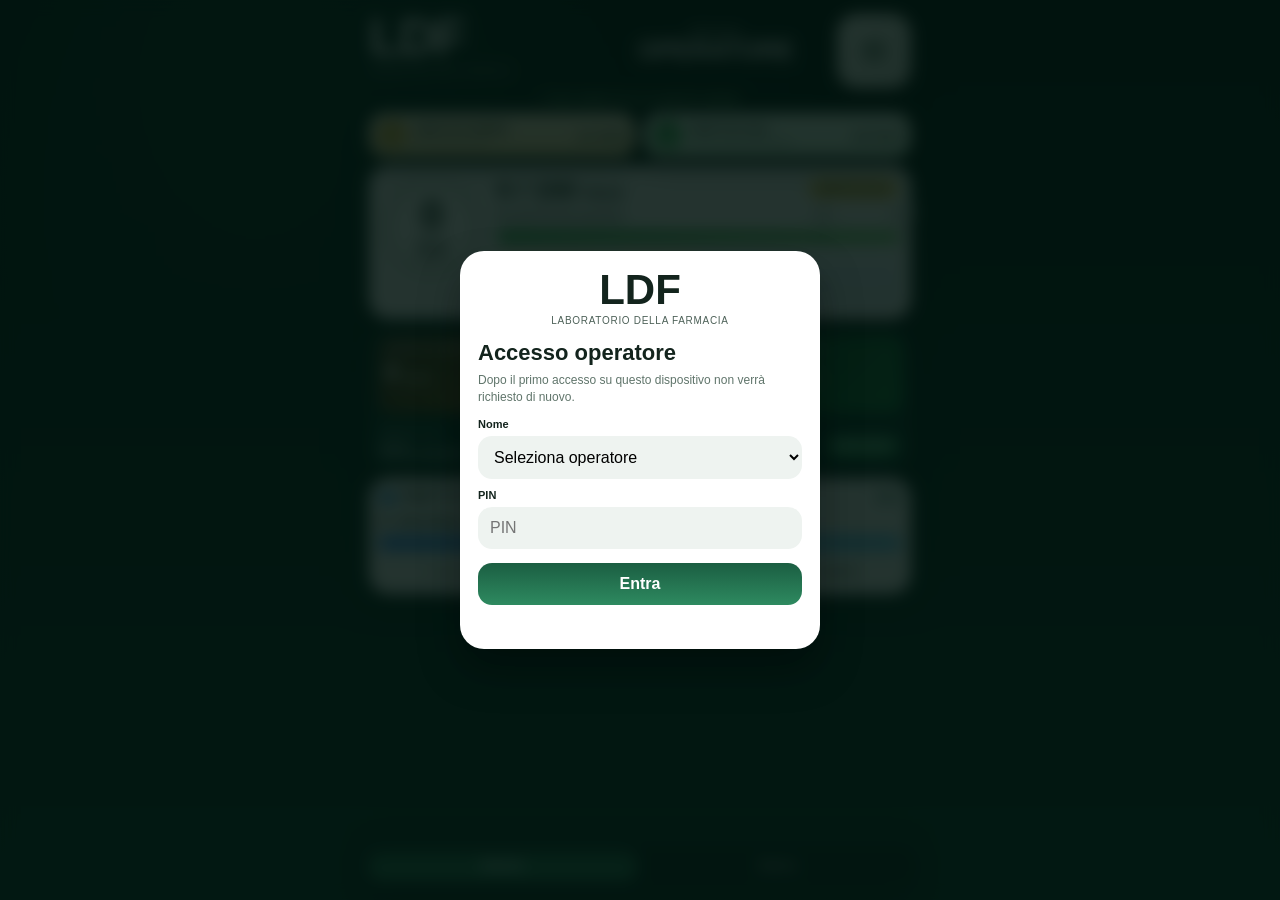
==== commit 35ca9fa4: "Add files via upload" ====
--- a/index.html
+++ b/index.html
@@ -8,138 +8,199 @@
   <link rel="stylesheet" href="style.css">
 </head>
 <body>
+  <div id="loginOverlay" class="login-overlay">
+    <div class="login-card">
+      <div class="login-brand">
+        <div class="login-logo">LDF</div>
+        <div class="login-sub">LABORATORIO DELLA FARMACIA</div>
+      </div>
+
+      <div class="login-title">Accesso operatore</div>
+      <div class="login-copy">Dopo il primo accesso su questo dispositivo non verrà richiesto di nuovo.</div>
+
+      <label class="login-label" for="loginNome">Nome</label>
+      <select id="loginNome" class="login-field">
+        <option value="">Seleziona operatore</option>
+        <option value="Cosimo">Cosimo</option>
+        <option value="Daniela">Daniela</option>
+        <option value="Patrizia">Patrizia</option>
+      </select>
+
+      <label class="login-label" for="loginPin">PIN</label>
+      <input id="loginPin" class="login-field" type="password" inputmode="numeric" placeholder="PIN">
+
+      <button id="loginBtn" class="login-btn">Entra</button>
+      <div id="loginError" class="login-error"></div>
+    </div>
+  </div>
+
   <main class="app">
-    <header class="top">
-      <div class="brand">
-        <div class="logo-main">LDF</div>
-        <div class="logo-sub">LABORATORIO DELLA FARMACIA</div>
-      </div>
-
-      <div class="welcome">
-        <div class="welcome-small">Bentornato</div>
-        <div class="welcome-name" id="welcomeName">VALE👋</div>
-      </div>
-
-      <div class="avatar-card">
-        <div class="avatar-initial">V</div>
-      </div>
-    </header>
-
-    <div class="month-title">I TUOI OBIETTIVI DI QUESTO MESE</div>
-
-    <section class="goal-top">
-      <div class="goal-chip gold">
-        <div class="goal-num">1</div>
-        <div class="goal-copy">
-          <div class="goal-title">OBIETTIVO MINIMO</div>
-          <div class="goal-sub">Per il premio base</div>
-        </div>
-        <div class="goal-value">121 <span>PEZZI</span></div>
-      </div>
-
-      <div class="goal-chip green">
-        <div class="goal-num">2</div>
-        <div class="goal-copy">
-          <div class="goal-title">OBIETTIVO MAX</div>
-          <div class="goal-sub">Il tuo massimo potenziale</div>
-        </div>
-        <div class="goal-value">150 <span>PEZZI</span></div>
-      </div>
+    <section id="page-obiettivi" class="page active">
+      <header class="top">
+        <div class="brand">
+          <div class="logo-main">LDF</div>
+          <div class="logo-sub">LABORATORIO DELLA FARMACIA</div>
+        </div>
+
+        <div class="welcome">
+          <div class="welcome-small">Bentornato</div>
+          <div class="welcome-name" id="welcomeName">OPERATORE</div>
+        </div>
+
+        <div class="avatar-card">
+          <div class="avatar-initial" id="avatarInitial">O</div>
+        </div>
+      </header>
+
+      <div class="month-title">I TUOI OBIETTIVI DI QUESTO MESE</div>
+
+      <section class="goal-top">
+        <div class="goal-chip gold">
+          <div class="goal-num">1</div>
+          <div class="goal-copy">
+            <div class="goal-title">OBIETTIVO MINIMO</div>
+            <div class="goal-sub">Per il premio base</div>
+          </div>
+          <div class="goal-value"><span id="goalMinTop">121</span> <span>PEZZI</span></div>
+        </div>
+
+        <div class="goal-chip green">
+          <div class="goal-num">2</div>
+          <div class="goal-copy">
+            <div class="goal-title">OBIETTIVO MAX</div>
+            <div class="goal-sub">Il tuo massimo potenziale</div>
+          </div>
+          <div class="goal-value"><span id="goalMaxTop">150</span> <span>PEZZI</span></div>
+        </div>
+      </section>
+
+      <section class="card white hero-card">
+        <div class="hero-grid">
+          <div class="hero-left">
+            <div class="ring" id="ring">
+              <div class="ring-inner">
+                <div class="ring-value" id="piecesDone">0</div>
+                <div class="ring-text">PEZZI<br>FATTI</div>
+              </div>
+            </div>
+          </div>
+
+          <div class="hero-right">
+            <div class="hero-line">
+              <div class="hero-big" id="heroBig">0 / 150 <span>PEZZI</span></div>
+              <div class="hero-pill">OBIETTIVO MAX</div>
+            </div>
+
+            <div class="hero-percent" id="heroPercentText">Sei allo 0% del massimo</div>
+
+            <div class="track silver">
+              <div class="fill green-fill" id="heroFill"></div>
+              <div class="marker min-marker"><span id="minMarkerText">121</span></div>
+              <div class="marker max-marker"><span id="maxMarkerText">150</span></div>
+            </div>
+
+            <div class="mini-goal-row">
+              <div class="mini-goal gold-lite">
+                <div class="mini-icon">🏆</div>
+                <div>
+                  <div class="mini-title">MINIMO <span id="miniMinText">121</span></div>
+                  <div class="mini-sub">Raggiungi il premio base</div>
+                </div>
+              </div>
+              <div class="mini-goal blue-lite">
+                <div class="mini-icon">🎯</div>
+                <div>
+                  <div class="mini-title">MAX <span id="miniMaxText">150</span></div>
+                  <div class="mini-sub">Punta al premio massimo</div>
+                </div>
+              </div>
+            </div>
+          </div>
+        </div>
+      </section>
+
+      <section class="stats dark-card">
+        <div class="stat amber">
+          <div class="stat-title">MANCANO AL MINIMO</div>
+          <div class="stat-value" id="toMin">0 <span>pezzi</span></div>
+        </div>
+        <div class="stat blue">
+          <div class="stat-title">MANCANO AL MASSIMO</div>
+          <div class="stat-value" id="toMax">0 <span>pezzi</span></div>
+        </div>
+        <div class="stat green">
+          <div class="stat-title">RITMO NECESSARIO</div>
+          <div class="stat-value" id="needDay">0 <span>pezzi/giorno</span></div>
+        </div>
+
+        <div class="bottom-stats">
+          <div class="bottom-stat">
+            <div class="bottom-title">MEDIA ATTUALE</div>
+            <div class="bottom-value" id="avg">0.0 <span>pezzi/giorno</span></div>
+          </div>
+          <div class="divider"></div>
+          <div class="bottom-stat">
+            <div class="bottom-title">PREVISIONE FINE MESE</div>
+            <div class="bottom-value" id="forecast">0 <span>pezzi</span></div>
+          </div>
+          <div class="forecast-pill" id="forecastPill">Inizia il mese</div>
+        </div>
+      </section>
+
+      <section class="card white group-card">
+        <div class="row-head">
+          <div class="section-title">👥 OBIETTIVO DI GRUPPO</div>
+          <div class="section-percent" id="groupPercent">0%</div>
+        </div>
+        <div class="group-main" id="groupMain">0 / 450 PEZZI</div>
+        <div class="track silver group-track">
+          <div class="fill blue-fill glow" id="groupFill"></div>
+        </div>
+        <div class="group-row">
+          <div class="group-item"><span>MANCANO:</span> <strong id="groupMissing">450</strong></div>
+          <div class="group-item"><span>PREVISIONE:</span> <strong id="groupForecast">0</strong></div>
+          <div class="group-item"><span>SERVE:</span> <strong><span id="groupNeed">0</span> al giorno</strong></div>
+        </div>
+      </section>
     </section>
 
-    <section class="card white hero-card">
-      <div class="hero-grid">
-        <div class="hero-left">
-          <div class="ring" id="ring">
-            <div class="ring-inner">
-              <div class="ring-value" id="piecesDone">85</div>
-              <div class="ring-text">PEZZI<br>FATTI</div>
-            </div>
-          </div>
-        </div>
-
-        <div class="hero-right">
-          <div class="hero-line">
-            <div class="hero-big" id="heroBig">85 / 150 <span>PEZZI</span></div>
-            <div class="hero-pill">OBIETTIVO MAX</div>
-          </div>
-
-          <div class="hero-percent" id="heroPercentText">Sei al 56% del massimo</div>
-
-          <div class="track silver">
-            <div class="fill green-fill" id="heroFill"></div>
-            <div class="marker min-marker"><span>121</span></div>
-            <div class="marker max-marker"><span>150</span></div>
-          </div>
-
-          <div class="mini-goal-row">
-            <div class="mini-goal gold-lite">
-              <div class="mini-icon">🏆</div>
-              <div>
-                <div class="mini-title">MINIMO 121</div>
-                <div class="mini-sub">Raggiungi il premio base</div>
-              </div>
-            </div>
-            <div class="mini-goal blue-lite">
-              <div class="mini-icon">🎯</div>
-              <div>
-                <div class="mini-title">MAX 150</div>
-                <div class="mini-sub">Punta al premio massimo</div>
-              </div>
-            </div>
-          </div>
-        </div>
-      </div>
-    </section>
-
-    <section class="stats dark-card">
-      <div class="stat amber">
-        <div class="stat-title">MANCANO AL MINIMO</div>
-        <div class="stat-value" id="toMin">36 <span>pezzi</span></div>
-      </div>
-      <div class="stat blue">
-        <div class="stat-title">MANCANO AL MASSIMO</div>
-        <div class="stat-value" id="toMax">65 <span>pezzi</span></div>
-      </div>
-      <div class="stat green">
-        <div class="stat-title">RITMO NECESSARIO</div>
-        <div class="stat-value" id="needDay">7 <span>pezzi/giorno</span></div>
-      </div>
-
-      <div class="bottom-stats">
-        <div class="bottom-stat">
-          <div class="bottom-title">MEDIA ATTUALE</div>
-          <div class="bottom-value" id="avg">6.1 <span>pezzi/giorno</span></div>
-        </div>
-        <div class="divider"></div>
-        <div class="bottom-stat">
-          <div class="bottom-title">PREVISIONE FINE MESE</div>
-          <div class="bottom-value" id="forecast">183 <span>pezzi</span></div>
-        </div>
-        <div class="forecast-pill" id="forecastPill">Ce la puoi fare! 🚀</div>
-      </div>
-    </section>
-
-    <section class="card white group-card">
-      <div class="row-head">
-        <div class="section-title">👥 OBIETTIVO DI GRUPPO</div>
-        <div class="section-percent" id="groupPercent">64%</div>
-      </div>
-      <div class="group-main" id="groupMain">289 / 450 PEZZI</div>
-      <div class="track silver group-track">
-        <div class="fill blue-fill glow" id="groupFill"></div>
-      </div>
-      <div class="group-row">
-        <div class="group-item"><span>MANCANO:</span> <strong id="groupMissing">161</strong></div>
-        <div class="group-item"><span>PREVISIONE:</span> <strong id="groupForecast">578</strong></div>
-        <div class="group-item"><span>SERVE:</span> <strong><span id="groupNeed">23</span> al giorno</strong></div>
-      </div>
+    <section id="page-storico" class="page">
+      <header class="storico-top">
+        <div>
+          <div class="storico-kicker">Storico annuale</div>
+          <div class="storico-title">Andamento</div>
+        </div>
+        <div class="storico-badge" id="storicoUserName">Operatore</div>
+      </header>
+
+      <section class="card annual-card">
+        <div class="annual-head">
+          <div>
+            <div class="annual-kicker">Raggiungimento annuale</div>
+            <div class="annual-big"><span id="annualTotal">0</span> / 5400 <span>pz</span></div>
+          </div>
+          <div class="annual-percent" id="annualPercent">0%</div>
+        </div>
+        <div class="track silver annual-track">
+          <div class="fill green-fill" id="annualFill"></div>
+        </div>
+      </section>
+
+      <section class="card storico-list-card">
+        <div class="storico-list-head">
+          <div class="storico-col left">Personali</div>
+          <div class="storico-col right">Gruppo</div>
+        </div>
+        <div id="monthsList"></div>
+      </section>
+
+      <button id="logoutBtn" class="logout-btn">Cambia operatore</button>
     </section>
 
     <div class="nav-spacer"></div>
     <nav class="bottom-nav">
-      <a class="nav active">Obiettivi</a>
-      <a class="nav">Storico</a>
+      <button class="nav active" data-target="obiettivi">Obiettivi</button>
+      <button class="nav" data-target="storico">Storico</button>
     </nav>
   </main>
 
--- a/style.css
+++ b/style.css
@@ -10,7 +10,42 @@
   min-height:100vh; color:#fff;
   background:radial-gradient(circle at 20% 0%, rgba(33,154,111,.18), transparent 28%), linear-gradient(180deg,var(--bg1),var(--bg2));
 }
+button,select,input{font:inherit}
 .app{width:min(100%,560px);margin:0 auto;padding:14px 9px calc(108px + env(safe-area-inset-bottom))}
+.page{display:none}
+.page.active{display:block}
+
+.login-overlay{
+  position:fixed; inset:0; z-index:99;
+  display:flex; align-items:center; justify-content:center;
+  padding:18px;
+  background:rgba(2,19,15,.86);
+  backdrop-filter:blur(8px);
+}
+.login-card{
+  width:min(100%,360px);
+  background:#ffffff;
+  color:#13241d;
+  border-radius:24px;
+  padding:18px;
+  box-shadow:0 20px 40px rgba(0,0,0,.35);
+}
+.login-brand{text-align:center; margin-bottom:14px}
+.login-logo{font-size:42px; font-weight:900; line-height:1}
+.login-sub{font-size:10px; color:#4d6158; letter-spacing:.7px; margin-top:4px}
+.login-title{font-size:22px; font-weight:900; margin-top:8px}
+.login-copy{font-size:12px; color:#60756b; line-height:1.4; margin-top:6px; margin-bottom:12px}
+.login-label{display:block; font-size:11px; font-weight:800; margin:10px 0 6px}
+.login-field{
+  width:100%; border:none; outline:none;
+  border-radius:14px; background:#eef3f0; padding:12px 12px;
+}
+.login-btn{
+  width:100%; border:none; border-radius:14px; padding:12px; margin-top:14px;
+  background:linear-gradient(180deg,#1b5e42,#2e8a60); color:#fff; font-weight:900;
+}
+.login-error{min-height:18px; margin-top:8px; font-size:11px; color:#b62121}
+
 .top{display:grid;grid-template-columns:1fr 1fr 74px;gap:8px;align-items:start;margin-bottom:6px}
 .logo-main{font-size:52px;font-weight:900;line-height:.92;letter-spacing:-2px}
 .logo-sub{font-size:8px;color:#d6e8de;letter-spacing:.6px;margin-top:4px}
@@ -20,6 +55,7 @@
 .avatar-card{width:74px;height:74px;border-radius:20px;background:linear-gradient(135deg,#f1f4ef,#d8e0d8);box-shadow:var(--shadow);display:grid;place-items:center;justify-self:end}
 .avatar-initial{color:#163322;font-size:28px;font-weight:900}
 .month-title{text-align:center;font-size:10px;font-weight:900;color:#8edd93;letter-spacing:1px;margin:6px 0 8px}
+
 .goal-top{display:grid;grid-template-columns:1fr 1fr;gap:8px;margin-bottom:8px}
 .goal-chip{border-radius:16px;padding:8px 10px;display:grid;grid-template-columns:auto 1fr auto;gap:8px;align-items:center;box-shadow:var(--shadow)}
 .goal-chip.gold{background:linear-gradient(180deg,#fff6de,#f2e0a7)}
@@ -30,11 +66,12 @@
 .goal-sub{font-size:9px;color:#687970;margin-top:1px}
 .goal-value{font-size:14px;font-weight:900;color:#1c2e27;white-space:nowrap}
 .goal-value span{font-size:10px}
+
 .card{border-radius:20px;box-shadow:var(--shadow);margin-bottom:8px}
 .white{background:rgba(255,255,255,.97);color:var(--text)}
 .hero-card{padding:12px}
 .hero-grid{display:grid;grid-template-columns:106px 1fr;gap:10px;align-items:start}
-.ring{--p:56;width:102px;height:102px;border-radius:50%;background:conic-gradient(var(--green) calc(var(--p) * 1%), #dfe5df 0);display:grid;place-items:center;position:relative}
+.ring{--p:0;width:102px;height:102px;border-radius:50%;background:conic-gradient(var(--green) calc(var(--p) * 1%), #dfe5df 0);display:grid;place-items:center;position:relative}
 .ring:after{content:"";position:absolute;inset:11px;background:#fff;border-radius:50%}
 .ring-inner{position:relative;z-index:1;text-align:center}
 .ring-value{font-size:42px;font-weight:900;line-height:1}
@@ -60,6 +97,7 @@
 .mini-icon{font-size:20px;line-height:1}
 .mini-title{font-size:10px;font-weight:900;color:#1c2e27}
 .mini-sub{font-size:8px;color:#687970;margin-top:2px;line-height:1.1}
+
 .dark-card{background:linear-gradient(180deg, rgba(6,49,39,.94), rgba(9,61,47,.94));border-radius:20px;box-shadow:var(--shadow);padding:8px;margin-bottom:8px}
 .stats{display:grid;grid-template-columns:1fr 1fr 1fr;gap:7px}
 .stat{min-height:78px;border-radius:14px;padding:8px;color:#fff}
@@ -75,6 +113,7 @@
 .bottom-value{margin-top:4px;font-size:18px;font-weight:900}
 .bottom-value span{font-size:10px;font-weight:700}
 .forecast-pill{background:linear-gradient(180deg,#2a7a53,#3cb267);padding:6px 8px;border-radius:999px;font-size:9px;font-weight:900;white-space:nowrap}
+
 .group-card{padding:10px}
 .row-head{display:flex;justify-content:space-between;gap:8px;align-items:flex-start}
 .section-title{font-size:14px;font-weight:900}
@@ -85,7 +124,32 @@
 .group-row{display:grid;grid-template-columns:1fr 1fr 1fr;gap:6px;margin-top:10px}
 .group-item{background:#f4f7f4;border-radius:10px;padding:7px 4px;text-align:center;font-size:10px;color:#1a2a23}
 .group-item span{font-size:8px;font-weight:900;color:#6b7b72}
+
+.storico-top{display:flex;justify-content:space-between;align-items:end;margin-bottom:8px;padding-top:2px}
+.storico-kicker{font-size:10px;color:#d6e8de;font-weight:800}
+.storico-title{font-size:28px;font-weight:900;line-height:1}
+.storico-badge{background:rgba(255,255,255,.12);padding:8px 12px;border-radius:999px;font-size:12px;font-weight:900}
+.annual-card{background:rgba(255,255,255,.97);color:var(--text);padding:12px}
+.annual-head{display:flex;justify-content:space-between;gap:8px;align-items:end}
+.annual-kicker{font-size:10px;color:var(--muted);font-weight:900}
+.annual-big{font-size:28px;font-weight:900;line-height:1;margin-top:4px}
+.annual-big span{font-size:12px}
+.annual-percent{font-size:24px;font-weight:900;color:#1d7a46}
+.annual-track{margin-top:10px}
+.storico-list-card{background:rgba(255,255,255,.97);color:var(--text);padding:10px}
+.storico-list-head{display:grid;grid-template-columns:1fr 1fr;gap:8px;padding:4px 6px 8px}
+.storico-col{font-size:10px;font-weight:900;color:var(--muted)}
+.storico-col.right{text-align:right}
+.month-row{display:grid;grid-template-columns:82px 1fr 1fr;gap:8px;align-items:center;padding:9px 6px;border-top:1px solid #eef2ef}
+.month-name{font-size:12px;font-weight:900}
+.month-box{background:#f5f7f5;border-radius:12px;padding:9px 8px}
+.month-box.group{background:#eef6ff}
+.month-box-title{font-size:8px;color:var(--muted);font-weight:900}
+.month-box-value{font-size:18px;font-weight:900;line-height:1;margin-top:4px}
+.month-box-sub{font-size:9px;color:var(--muted);margin-top:4px}
+.logout-btn{width:100%;border:none;background:rgba(255,255,255,.12);color:#fff;border-radius:14px;padding:12px;margin-top:8px}
+
 .nav-spacer{height:8px}
 .bottom-nav{position:fixed;left:50%;bottom:12px;transform:translateX(-50%);width:min(calc(100% - 24px),560px);padding:7px;padding-bottom:calc(7px + env(safe-area-inset-bottom));border-radius:20px;background:rgba(8,39,31,.95);border:1px solid rgba(255,255,255,.08);box-shadow:0 14px 34px rgba(0,0,0,.35);display:grid;grid-template-columns:repeat(2,1fr);gap:7px}
-.nav{text-align:center;padding:9px 6px;border-radius:12px;font-size:11px;font-weight:800;color:#d8e6de}
+.nav{border:none;background:transparent;text-align:center;padding:9px 6px;border-radius:12px;font-size:11px;font-weight:800;color:#d8e6de}
 .nav.active{background:linear-gradient(180deg,#1b5e42,#2e8a60);color:#fff}
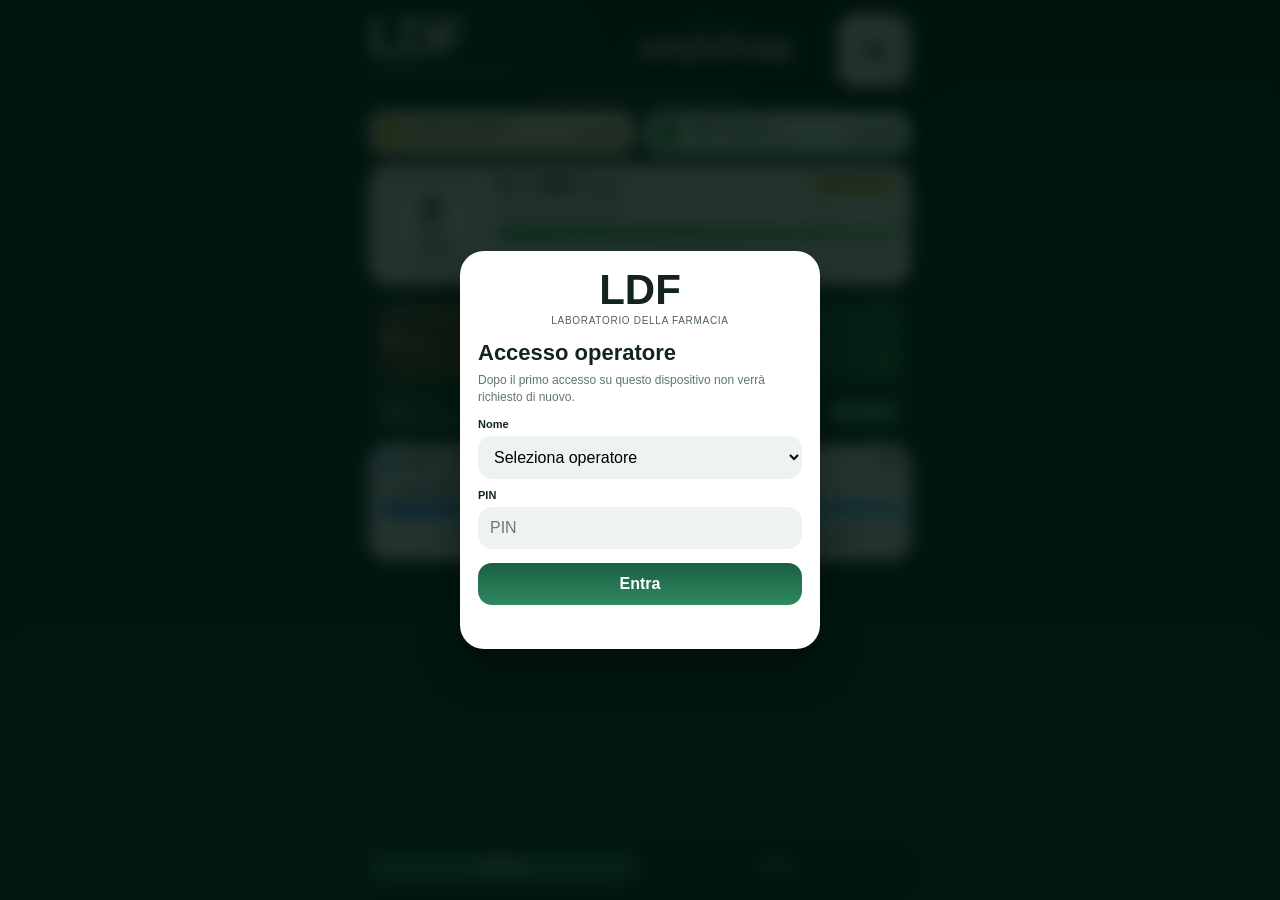
==== commit c9b490c1: "Add files via upload" ====
--- a/index.html
+++ b/index.html
@@ -4,7 +4,13 @@
   <meta charset="UTF-8">
   <meta name="viewport" content="width=device-width, initial-scale=1.0, viewport-fit=cover">
   <meta name="theme-color" content="#041b17">
+  <meta name="apple-mobile-web-app-capable" content="yes">
+  <meta name="apple-mobile-web-app-status-bar-style" content="black-translucent">
+  <meta name="apple-mobile-web-app-title" content="LDF Obiettivi">
   <title>LDF Obiettivi</title>
+  <link rel="manifest" href="manifest.json">
+  <link rel="apple-touch-icon" href="apple-touch-icon.png">
+  <link rel="icon" type="image/png" href="icon-512.png">
   <link rel="stylesheet" href="style.css">
 </head>
 <body>
@@ -98,23 +104,6 @@
               <div class="marker min-marker"><span id="minMarkerText">121</span></div>
               <div class="marker max-marker"><span id="maxMarkerText">150</span></div>
             </div>
-
-            <div class="mini-goal-row">
-              <div class="mini-goal gold-lite">
-                <div class="mini-icon">🏆</div>
-                <div>
-                  <div class="mini-title">MINIMO <span id="miniMinText">121</span></div>
-                  <div class="mini-sub">Raggiungi il premio base</div>
-                </div>
-              </div>
-              <div class="mini-goal blue-lite">
-                <div class="mini-icon">🎯</div>
-                <div>
-                  <div class="mini-title">MAX <span id="miniMaxText">150</span></div>
-                  <div class="mini-sub">Punta al premio massimo</div>
-                </div>
-              </div>
-            </div>
           </div>
         </div>
       </section>
--- a/style.css
+++ b/style.css
@@ -14,39 +14,19 @@
 .app{width:min(100%,560px);margin:0 auto;padding:14px 9px calc(108px + env(safe-area-inset-bottom))}
 .page{display:none}
 .page.active{display:block}
-
-.login-overlay{
-  position:fixed; inset:0; z-index:99;
-  display:flex; align-items:center; justify-content:center;
-  padding:18px;
-  background:rgba(2,19,15,.86);
-  backdrop-filter:blur(8px);
-}
-.login-card{
-  width:min(100%,360px);
-  background:#ffffff;
-  color:#13241d;
-  border-radius:24px;
-  padding:18px;
-  box-shadow:0 20px 40px rgba(0,0,0,.35);
-}
+.login-overlay{position:fixed; inset:0; z-index:99; display:flex; align-items:center; justify-content:center; padding:18px; background:rgba(2,19,15,.86); backdrop-filter:blur(8px)}
+.login-card{width:min(100%,360px); background:#ffffff; color:#13241d; border-radius:24px; padding:18px; box-shadow:0 20px 40px rgba(0,0,0,.35)}
 .login-brand{text-align:center; margin-bottom:14px}
 .login-logo{font-size:42px; font-weight:900; line-height:1}
 .login-sub{font-size:10px; color:#4d6158; letter-spacing:.7px; margin-top:4px}
 .login-title{font-size:22px; font-weight:900; margin-top:8px}
 .login-copy{font-size:12px; color:#60756b; line-height:1.4; margin-top:6px; margin-bottom:12px}
 .login-label{display:block; font-size:11px; font-weight:800; margin:10px 0 6px}
-.login-field{
-  width:100%; border:none; outline:none;
-  border-radius:14px; background:#eef3f0; padding:12px 12px;
-}
-.login-btn{
-  width:100%; border:none; border-radius:14px; padding:12px; margin-top:14px;
-  background:linear-gradient(180deg,#1b5e42,#2e8a60); color:#fff; font-weight:900;
-}
+.login-field{width:100%; border:none; outline:none; border-radius:14px; background:#eef3f0; padding:12px 12px}
+.login-btn{width:100%; border:none; border-radius:14px; padding:12px; margin-top:14px; background:linear-gradient(180deg,#1b5e42,#2e8a60); color:#fff; font-weight:900}
 .login-error{min-height:18px; margin-top:8px; font-size:11px; color:#b62121}
 
-.top{display:grid;grid-template-columns:1fr 1fr 74px;gap:8px;align-items:start;margin-bottom:6px}
+.top{display:grid;grid-template-columns:1fr 1fr 74px;gap:8px;align-items:start;margin-bottom:4px}
 .logo-main{font-size:52px;font-weight:900;line-height:.92;letter-spacing:-2px}
 .logo-sub{font-size:8px;color:#d6e8de;letter-spacing:.6px;margin-top:4px}
 .welcome{text-align:center;padding-top:12px}
@@ -54,7 +34,7 @@
 .welcome-name{font-size:25px;font-weight:900;line-height:1.05}
 .avatar-card{width:74px;height:74px;border-radius:20px;background:linear-gradient(135deg,#f1f4ef,#d8e0d8);box-shadow:var(--shadow);display:grid;place-items:center;justify-self:end}
 .avatar-initial{color:#163322;font-size:28px;font-weight:900}
-.month-title{text-align:center;font-size:10px;font-weight:900;color:#8edd93;letter-spacing:1px;margin:6px 0 8px}
+.month-title{text-align:center;font-size:10px;font-weight:900;color:#8edd93;letter-spacing:1px;margin:4px 0 8px}
 
 .goal-top{display:grid;grid-template-columns:1fr 1fr;gap:8px;margin-bottom:8px}
 .goal-chip{border-radius:16px;padding:8px 10px;display:grid;grid-template-columns:auto 1fr auto;gap:8px;align-items:center;box-shadow:var(--shadow)}
@@ -69,7 +49,7 @@
 
 .card{border-radius:20px;box-shadow:var(--shadow);margin-bottom:8px}
 .white{background:rgba(255,255,255,.97);color:var(--text)}
-.hero-card{padding:12px}
+.hero-card{padding:10px 12px}
 .hero-grid{display:grid;grid-template-columns:106px 1fr;gap:10px;align-items:start}
 .ring{--p:0;width:102px;height:102px;border-radius:50%;background:conic-gradient(var(--green) calc(var(--p) * 1%), #dfe5df 0);display:grid;place-items:center;position:relative}
 .ring:after{content:"";position:absolute;inset:11px;background:#fff;border-radius:50%}
@@ -90,13 +70,8 @@
 .marker span{position:absolute;top:-20px;left:50%;transform:translateX(-50%);background:#fff;padding:3px 6px;border-radius:8px;font-size:9px;font-weight:900;box-shadow:0 4px 10px rgba(0,0,0,.14)}
 .min-marker{left:80.6667%}
 .max-marker{left:100%}
-.mini-goal-row{display:grid;grid-template-columns:1fr 1fr;gap:7px;margin-top:10px}
-.mini-goal{display:flex;gap:6px;align-items:center;border-radius:12px;padding:7px 8px;min-height:54px}
-.gold-lite{background:linear-gradient(180deg,#fff5dc,#f4ebd1)}
-.blue-lite{background:linear-gradient(180deg,#eef5ff,#e3ebf6)}
-.mini-icon{font-size:20px;line-height:1}
-.mini-title{font-size:10px;font-weight:900;color:#1c2e27}
-.mini-sub{font-size:8px;color:#687970;margin-top:2px;line-height:1.1}
+
+/* TOLTA la sezione cerchiata e stretto tutto verso su */
 
 .dark-card{background:linear-gradient(180deg, rgba(6,49,39,.94), rgba(9,61,47,.94));border-radius:20px;box-shadow:var(--shadow);padding:8px;margin-bottom:8px}
 .stats{display:grid;grid-template-columns:1fr 1fr 1fr;gap:7px}
@@ -148,7 +123,6 @@
 .month-box-value{font-size:18px;font-weight:900;line-height:1;margin-top:4px}
 .month-box-sub{font-size:9px;color:var(--muted);margin-top:4px}
 .logout-btn{width:100%;border:none;background:rgba(255,255,255,.12);color:#fff;border-radius:14px;padding:12px;margin-top:8px}
-
 .nav-spacer{height:8px}
 .bottom-nav{position:fixed;left:50%;bottom:12px;transform:translateX(-50%);width:min(calc(100% - 24px),560px);padding:7px;padding-bottom:calc(7px + env(safe-area-inset-bottom));border-radius:20px;background:rgba(8,39,31,.95);border:1px solid rgba(255,255,255,.08);box-shadow:0 14px 34px rgba(0,0,0,.35);display:grid;grid-template-columns:repeat(2,1fr);gap:7px}
 .nav{border:none;background:transparent;text-align:center;padding:9px 6px;border-radius:12px;font-size:11px;font-weight:800;color:#d8e6de}
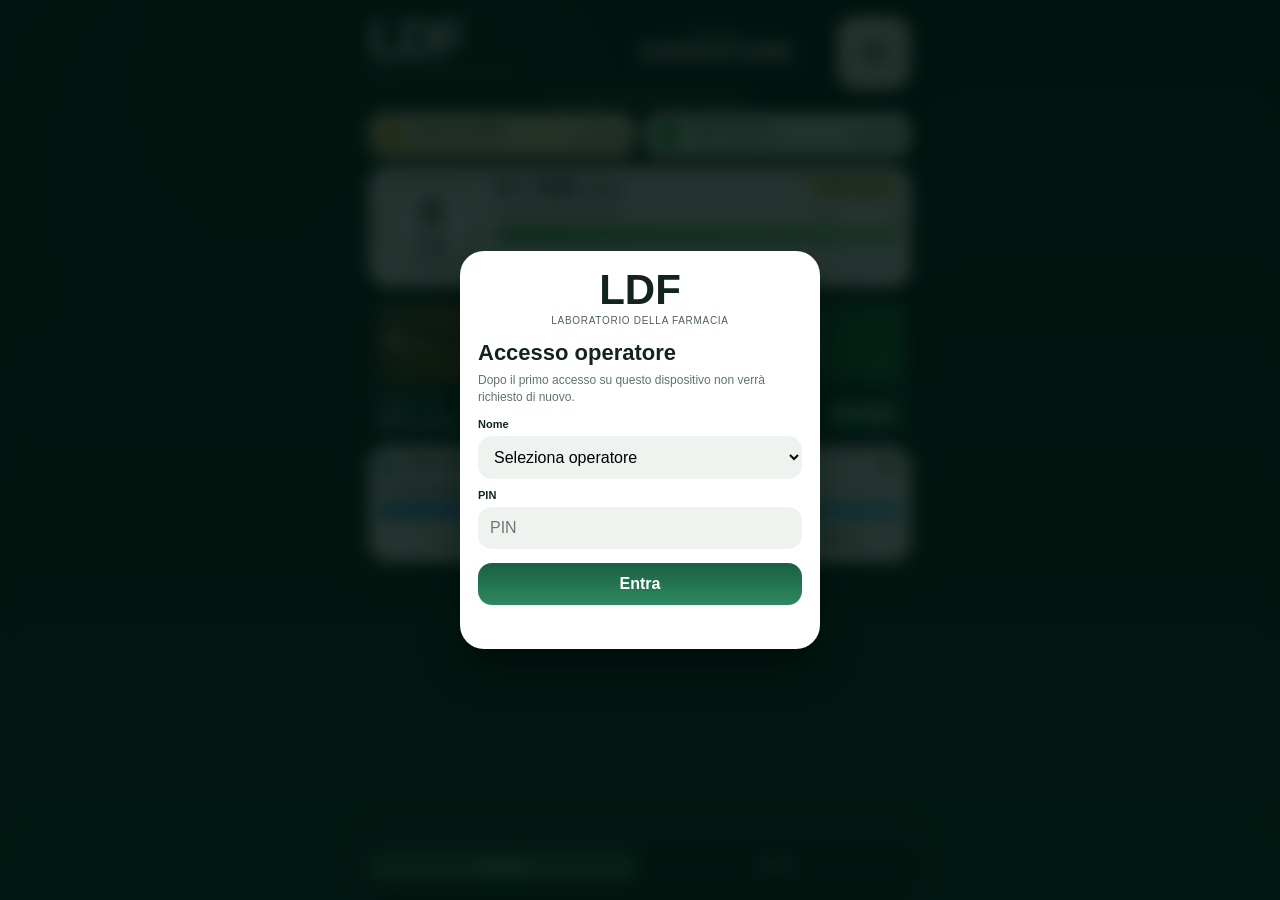
==== commit 3cc2a8a0: "Add files via upload" ====
--- a/index.html
+++ b/index.html
@@ -6,8 +6,8 @@
   <meta name="theme-color" content="#041b17">
   <meta name="apple-mobile-web-app-capable" content="yes">
   <meta name="apple-mobile-web-app-status-bar-style" content="black-translucent">
-  <meta name="apple-mobile-web-app-title" content="LDF Obiettivi">
-  <title>LDF Obiettivi</title>
+  <meta name="apple-mobile-web-app-title" content="Montesano LDF">
+  <title>Montesano LDF</title>
   <link rel="manifest" href="manifest.json">
   <link rel="apple-touch-icon" href="apple-touch-icon.png">
   <link rel="icon" type="image/png" href="icon-512.png">
--- a/style.css
+++ b/style.css
@@ -5,13 +5,26 @@
   --shadow:0 12px 28px rgba(0,0,0,.26);
 }
 *{box-sizing:border-box}
-html,body{margin:0;padding:0;font-family:Inter,Arial,sans-serif}
+html,body{
+  margin:0;padding:0;font-family:Inter,Arial,sans-serif;
+  height:100%;
+  overflow-x:hidden;
+}
 body{
-  min-height:100vh; color:#fff;
-  background:radial-gradient(circle at 20% 0%, rgba(33,154,111,.18), transparent 28%), linear-gradient(180deg,var(--bg1),var(--bg2));
+  min-height:100vh;
+  color:#fff;
+  padding-top:env(safe-area-inset-top);
+  padding-bottom:env(safe-area-inset-bottom);
+  background:
+    radial-gradient(circle at 20% 0%, rgba(33,154,111,.18), transparent 28%),
+    linear-gradient(180deg,var(--bg1),var(--bg2));
 }
 button,select,input{font:inherit}
-.app{width:min(100%,560px);margin:0 auto;padding:14px 9px calc(108px + env(safe-area-inset-bottom))}
+.app{
+  width:min(100%,560px);
+  margin:0 auto;
+  padding:calc(10px + env(safe-area-inset-top)) 9px calc(108px + env(safe-area-inset-bottom));
+}
 .page{display:none}
 .page.active{display:block}
 .login-overlay{position:fixed; inset:0; z-index:99; display:flex; align-items:center; justify-content:center; padding:18px; background:rgba(2,19,15,.86); backdrop-filter:blur(8px)}
@@ -25,8 +38,7 @@
 .login-field{width:100%; border:none; outline:none; border-radius:14px; background:#eef3f0; padding:12px 12px}
 .login-btn{width:100%; border:none; border-radius:14px; padding:12px; margin-top:14px; background:linear-gradient(180deg,#1b5e42,#2e8a60); color:#fff; font-weight:900}
 .login-error{min-height:18px; margin-top:8px; font-size:11px; color:#b62121}
-
-.top{display:grid;grid-template-columns:1fr 1fr 74px;gap:8px;align-items:start;margin-bottom:4px}
+.top{display:grid;grid-template-columns:1fr 1fr 74px;gap:8px;align-items:start;margin-top:6px;margin-bottom:4px}
 .logo-main{font-size:52px;font-weight:900;line-height:.92;letter-spacing:-2px}
 .logo-sub{font-size:8px;color:#d6e8de;letter-spacing:.6px;margin-top:4px}
 .welcome{text-align:center;padding-top:12px}
@@ -35,7 +47,6 @@
 .avatar-card{width:74px;height:74px;border-radius:20px;background:linear-gradient(135deg,#f1f4ef,#d8e0d8);box-shadow:var(--shadow);display:grid;place-items:center;justify-self:end}
 .avatar-initial{color:#163322;font-size:28px;font-weight:900}
 .month-title{text-align:center;font-size:10px;font-weight:900;color:#8edd93;letter-spacing:1px;margin:4px 0 8px}
-
 .goal-top{display:grid;grid-template-columns:1fr 1fr;gap:8px;margin-bottom:8px}
 .goal-chip{border-radius:16px;padding:8px 10px;display:grid;grid-template-columns:auto 1fr auto;gap:8px;align-items:center;box-shadow:var(--shadow)}
 .goal-chip.gold{background:linear-gradient(180deg,#fff6de,#f2e0a7)}
@@ -46,7 +57,6 @@
 .goal-sub{font-size:9px;color:#687970;margin-top:1px}
 .goal-value{font-size:14px;font-weight:900;color:#1c2e27;white-space:nowrap}
 .goal-value span{font-size:10px}
-
 .card{border-radius:20px;box-shadow:var(--shadow);margin-bottom:8px}
 .white{background:rgba(255,255,255,.97);color:var(--text)}
 .hero-card{padding:10px 12px}
@@ -70,9 +80,6 @@
 .marker span{position:absolute;top:-20px;left:50%;transform:translateX(-50%);background:#fff;padding:3px 6px;border-radius:8px;font-size:9px;font-weight:900;box-shadow:0 4px 10px rgba(0,0,0,.14)}
 .min-marker{left:80.6667%}
 .max-marker{left:100%}
-
-/* TOLTA la sezione cerchiata e stretto tutto verso su */
-
 .dark-card{background:linear-gradient(180deg, rgba(6,49,39,.94), rgba(9,61,47,.94));border-radius:20px;box-shadow:var(--shadow);padding:8px;margin-bottom:8px}
 .stats{display:grid;grid-template-columns:1fr 1fr 1fr;gap:7px}
 .stat{min-height:78px;border-radius:14px;padding:8px;color:#fff}
@@ -88,7 +95,6 @@
 .bottom-value{margin-top:4px;font-size:18px;font-weight:900}
 .bottom-value span{font-size:10px;font-weight:700}
 .forecast-pill{background:linear-gradient(180deg,#2a7a53,#3cb267);padding:6px 8px;border-radius:999px;font-size:9px;font-weight:900;white-space:nowrap}
-
 .group-card{padding:10px}
 .row-head{display:flex;justify-content:space-between;gap:8px;align-items:flex-start}
 .section-title{font-size:14px;font-weight:900}
@@ -99,7 +105,6 @@
 .group-row{display:grid;grid-template-columns:1fr 1fr 1fr;gap:6px;margin-top:10px}
 .group-item{background:#f4f7f4;border-radius:10px;padding:7px 4px;text-align:center;font-size:10px;color:#1a2a23}
 .group-item span{font-size:8px;font-weight:900;color:#6b7b72}
-
 .storico-top{display:flex;justify-content:space-between;align-items:end;margin-bottom:8px;padding-top:2px}
 .storico-kicker{font-size:10px;color:#d6e8de;font-weight:800}
 .storico-title{font-size:28px;font-weight:900;line-height:1}
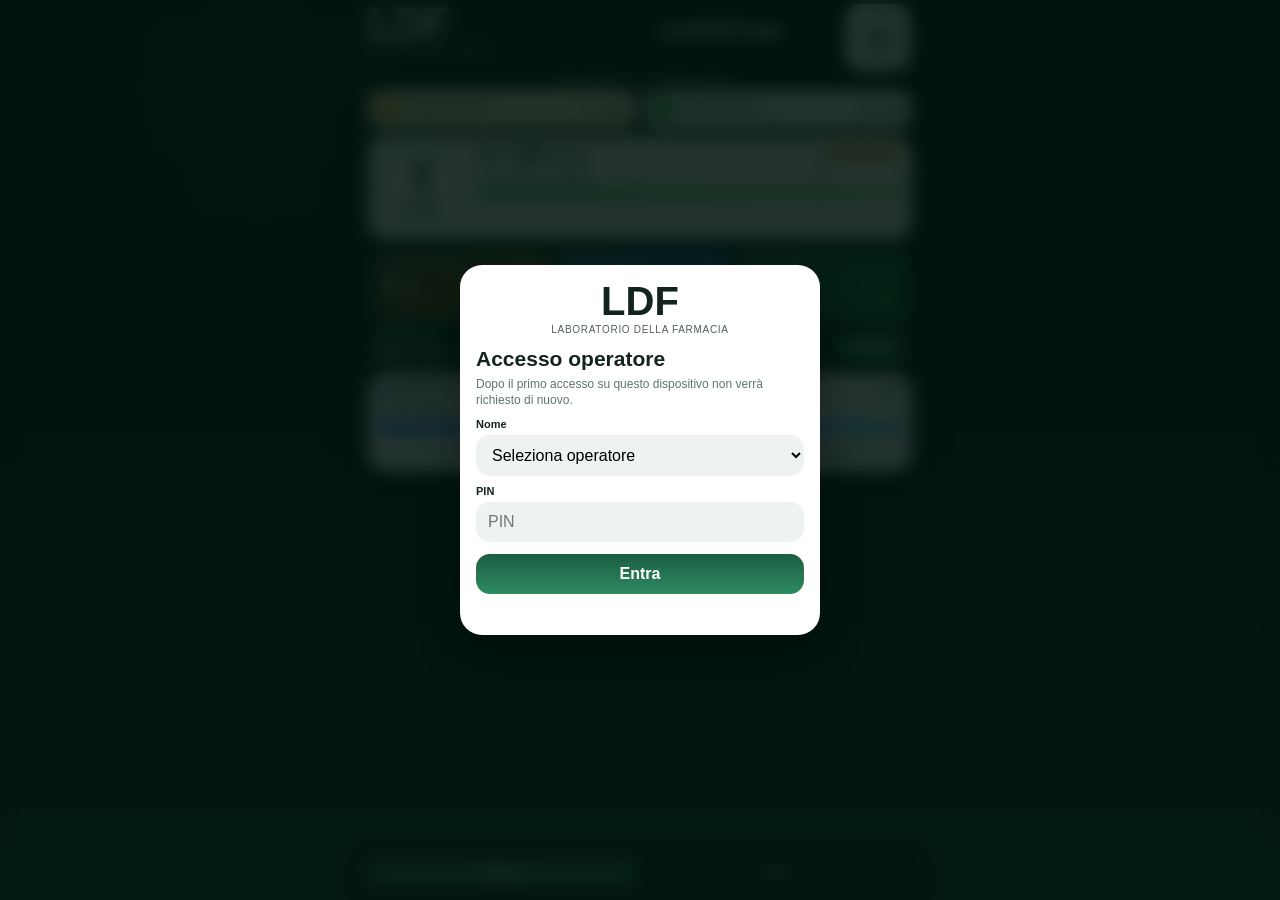
==== commit 7a634a9e: "Add files via upload" ====
--- a/index.html
+++ b/index.html
@@ -20,10 +20,8 @@
         <div class="login-logo">LDF</div>
         <div class="login-sub">LABORATORIO DELLA FARMACIA</div>
       </div>
-
       <div class="login-title">Accesso operatore</div>
       <div class="login-copy">Dopo il primo accesso su questo dispositivo non verrà richiesto di nuovo.</div>
-
       <label class="login-label" for="loginNome">Nome</label>
       <select id="loginNome" class="login-field">
         <option value="">Seleziona operatore</option>
@@ -31,10 +29,8 @@
         <option value="Daniela">Daniela</option>
         <option value="Patrizia">Patrizia</option>
       </select>
-
       <label class="login-label" for="loginPin">PIN</label>
       <input id="loginPin" class="login-field" type="password" inputmode="numeric" placeholder="PIN">
-
       <button id="loginBtn" class="login-btn">Entra</button>
       <div id="loginError" class="login-error"></div>
     </div>
@@ -47,15 +43,11 @@
           <div class="logo-main">LDF</div>
           <div class="logo-sub">LABORATORIO DELLA FARMACIA</div>
         </div>
-
         <div class="welcome">
           <div class="welcome-small">Bentornato</div>
           <div class="welcome-name" id="welcomeName">OPERATORE</div>
         </div>
-
-        <div class="avatar-card">
-          <div class="avatar-initial" id="avatarInitial">O</div>
-        </div>
+        <div class="avatar-card"><div class="avatar-initial" id="avatarInitial">O</div></div>
       </header>
 
       <div class="month-title">I TUOI OBIETTIVI DI QUESTO MESE</div>
@@ -69,7 +61,6 @@
           </div>
           <div class="goal-value"><span id="goalMinTop">121</span> <span>PEZZI</span></div>
         </div>
-
         <div class="goal-chip green">
           <div class="goal-num">2</div>
           <div class="goal-copy">
@@ -90,15 +81,12 @@
               </div>
             </div>
           </div>
-
           <div class="hero-right">
             <div class="hero-line">
               <div class="hero-big" id="heroBig">0 / 150 <span>PEZZI</span></div>
               <div class="hero-pill">OBIETTIVO MAX</div>
             </div>
-
             <div class="hero-percent" id="heroPercentText">Sei allo 0% del massimo</div>
-
             <div class="track silver">
               <div class="fill green-fill" id="heroFill"></div>
               <div class="marker min-marker"><span id="minMarkerText">121</span></div>
@@ -192,7 +180,6 @@
       <button class="nav" data-target="storico">Storico</button>
     </nav>
   </main>
-
   <script src="app.js"></script>
 </body>
 </html>
--- a/style.css
+++ b/style.css
@@ -2,109 +2,126 @@
 :root{
   --bg1:#031812; --bg2:#0a3b2c; --text:#13241d; --muted:#67786f;
   --green:#28af4b; --green2:#7cde76; --blue:#2f88ff; --blue2:#67d2ff;
-  --shadow:0 12px 28px rgba(0,0,0,.26);
+  --shadow:0 10px 22px rgba(0,0,0,.24);
 }
 *{box-sizing:border-box}
 html,body{
-  margin:0;padding:0;font-family:Inter,Arial,sans-serif;
-  height:100%;
-  overflow-x:hidden;
+  margin:0;padding:0;font-family:Inter,Arial,sans-serif;height:100%;overflow-x:hidden;
 }
 body{
-  min-height:100vh;
-  color:#fff;
+  min-height:100vh;color:#fff;
   padding-top:env(safe-area-inset-top);
   padding-bottom:env(safe-area-inset-bottom);
   background:
-    radial-gradient(circle at 20% 0%, rgba(33,154,111,.18), transparent 28%),
+    radial-gradient(circle at 20% 0%, rgba(33,154,111,.16), transparent 26%),
     linear-gradient(180deg,var(--bg1),var(--bg2));
 }
 button,select,input{font:inherit}
 .app{
   width:min(100%,560px);
   margin:0 auto;
-  padding:calc(10px + env(safe-area-inset-top)) 9px calc(108px + env(safe-area-inset-bottom));
+  padding:calc(4px + env(safe-area-inset-top)) 8px calc(92px + env(safe-area-inset-bottom));
 }
 .page{display:none}
 .page.active{display:block}
-.login-overlay{position:fixed; inset:0; z-index:99; display:flex; align-items:center; justify-content:center; padding:18px; background:rgba(2,19,15,.86); backdrop-filter:blur(8px)}
-.login-card{width:min(100%,360px); background:#ffffff; color:#13241d; border-radius:24px; padding:18px; box-shadow:0 20px 40px rgba(0,0,0,.35)}
-.login-brand{text-align:center; margin-bottom:14px}
-.login-logo{font-size:42px; font-weight:900; line-height:1}
-.login-sub{font-size:10px; color:#4d6158; letter-spacing:.7px; margin-top:4px}
-.login-title{font-size:22px; font-weight:900; margin-top:8px}
-.login-copy{font-size:12px; color:#60756b; line-height:1.4; margin-top:6px; margin-bottom:12px}
-.login-label{display:block; font-size:11px; font-weight:800; margin:10px 0 6px}
-.login-field{width:100%; border:none; outline:none; border-radius:14px; background:#eef3f0; padding:12px 12px}
-.login-btn{width:100%; border:none; border-radius:14px; padding:12px; margin-top:14px; background:linear-gradient(180deg,#1b5e42,#2e8a60); color:#fff; font-weight:900}
-.login-error{min-height:18px; margin-top:8px; font-size:11px; color:#b62121}
-.top{display:grid;grid-template-columns:1fr 1fr 74px;gap:8px;align-items:start;margin-top:6px;margin-bottom:4px}
-.logo-main{font-size:52px;font-weight:900;line-height:.92;letter-spacing:-2px}
-.logo-sub{font-size:8px;color:#d6e8de;letter-spacing:.6px;margin-top:4px}
-.welcome{text-align:center;padding-top:12px}
-.welcome-small{font-size:10px;color:#d6e8de}
-.welcome-name{font-size:25px;font-weight:900;line-height:1.05}
-.avatar-card{width:74px;height:74px;border-radius:20px;background:linear-gradient(135deg,#f1f4ef,#d8e0d8);box-shadow:var(--shadow);display:grid;place-items:center;justify-self:end}
-.avatar-initial{color:#163322;font-size:28px;font-weight:900}
-.month-title{text-align:center;font-size:10px;font-weight:900;color:#8edd93;letter-spacing:1px;margin:4px 0 8px}
-.goal-top{display:grid;grid-template-columns:1fr 1fr;gap:8px;margin-bottom:8px}
-.goal-chip{border-radius:16px;padding:8px 10px;display:grid;grid-template-columns:auto 1fr auto;gap:8px;align-items:center;box-shadow:var(--shadow)}
+
+/* login */
+.login-overlay{position:fixed;inset:0;z-index:99;display:flex;align-items:center;justify-content:center;padding:18px;background:rgba(2,19,15,.86);backdrop-filter:blur(8px)}
+.login-card{width:min(100%,360px);background:#fff;color:#13241d;border-radius:22px;padding:16px;box-shadow:0 20px 40px rgba(0,0,0,.35)}
+.login-brand{text-align:center;margin-bottom:12px}
+.login-logo{font-size:40px;font-weight:900;line-height:1}
+.login-sub{font-size:10px;color:#4d6158;letter-spacing:.7px;margin-top:3px}
+.login-title{font-size:21px;font-weight:900;margin-top:6px}
+.login-copy{font-size:12px;color:#60756b;line-height:1.35;margin-top:5px;margin-bottom:10px}
+.login-label{display:block;font-size:11px;font-weight:800;margin:9px 0 5px}
+.login-field{width:100%;border:none;outline:none;border-radius:14px;background:#eef3f0;padding:11px 12px}
+.login-btn{width:100%;border:none;border-radius:14px;padding:11px;margin-top:12px;background:linear-gradient(180deg,#1b5e42,#2e8a60);color:#fff;font-weight:900}
+.login-error{min-height:18px;margin-top:7px;font-size:11px;color:#b62121}
+
+/* main top */
+.top{
+  display:grid;
+  grid-template-columns:1fr 1fr 68px;
+  gap:8px;
+  align-items:start;
+  margin-top:0;
+  margin-bottom:2px;
+}
+.logo-main{font-size:44px;font-weight:900;line-height:.9;letter-spacing:-2px}
+.logo-sub{font-size:7px;color:#d6e8de;letter-spacing:.5px;margin-top:2px}
+.welcome{text-align:center;padding-top:8px}
+.welcome-small{font-size:9px;color:#d6e8de}
+.welcome-name{font-size:20px;font-weight:900;line-height:1.02}
+.avatar-card{width:68px;height:68px;border-radius:18px;background:linear-gradient(135deg,#f1f4ef,#d8e0d8);box-shadow:var(--shadow);display:grid;place-items:center;justify-self:end}
+.avatar-initial{color:#163322;font-size:26px;font-weight:900}
+.month-title{text-align:center;font-size:9px;font-weight:900;color:#8edd93;letter-spacing:1px;margin:2px 0 6px}
+
+/* top cards */
+.goal-top{display:grid;grid-template-columns:1fr 1fr;gap:6px;margin-bottom:6px}
+.goal-chip{border-radius:14px;padding:7px 8px;display:grid;grid-template-columns:auto 1fr auto;gap:7px;align-items:center;box-shadow:var(--shadow)}
 .goal-chip.gold{background:linear-gradient(180deg,#fff6de,#f2e0a7)}
 .goal-chip.green{background:linear-gradient(180deg,#eefcf0,#d8f4de)}
-.goal-num{width:28px;height:28px;border-radius:50%;display:grid;place-items:center;color:#fff;font-weight:900;font-size:15px;background:linear-gradient(135deg,#cb9b1b,#edcb62)}
+.goal-num{width:25px;height:25px;border-radius:50%;display:grid;place-items:center;color:#fff;font-weight:900;font-size:14px;background:linear-gradient(135deg,#cb9b1b,#edcb62)}
 .goal-chip.green .goal-num{background:linear-gradient(135deg,#1d8b42,#4dcd69)}
-.goal-title{font-size:10px;font-weight:900;color:#1c2e27}
-.goal-sub{font-size:9px;color:#687970;margin-top:1px}
-.goal-value{font-size:14px;font-weight:900;color:#1c2e27;white-space:nowrap}
-.goal-value span{font-size:10px}
-.card{border-radius:20px;box-shadow:var(--shadow);margin-bottom:8px}
+.goal-title{font-size:9px;font-weight:900;color:#1c2e27}
+.goal-sub{font-size:8px;color:#687970;margin-top:1px}
+.goal-value{font-size:13px;font-weight:900;color:#1c2e27;white-space:nowrap}
+.goal-value span{font-size:9px}
+
+.card{border-radius:18px;box-shadow:var(--shadow);margin-bottom:6px}
 .white{background:rgba(255,255,255,.97);color:var(--text)}
-.hero-card{padding:10px 12px}
-.hero-grid{display:grid;grid-template-columns:106px 1fr;gap:10px;align-items:start}
-.ring{--p:0;width:102px;height:102px;border-radius:50%;background:conic-gradient(var(--green) calc(var(--p) * 1%), #dfe5df 0);display:grid;place-items:center;position:relative}
-.ring:after{content:"";position:absolute;inset:11px;background:#fff;border-radius:50%}
+.hero-card{padding:8px 10px}
+.hero-grid{display:grid;grid-template-columns:92px 1fr;gap:9px;align-items:start}
+.ring{--p:0;width:88px;height:88px;border-radius:50%;background:conic-gradient(var(--green) calc(var(--p) * 1%), #dfe5df 0);display:grid;place-items:center;position:relative}
+.ring:after{content:"";position:absolute;inset:9px;background:#fff;border-radius:50%}
 .ring-inner{position:relative;z-index:1;text-align:center}
-.ring-value{font-size:42px;font-weight:900;line-height:1}
-.ring-text{font-size:11px;font-weight:900;line-height:1.02;margin-top:3px}
-.hero-line{display:flex;justify-content:space-between;gap:8px;align-items:flex-start}
-.hero-big{font-size:26px;font-weight:900;line-height:1}
-.hero-big span{font-size:14px}
-.hero-pill{background:linear-gradient(180deg,#f6de92,#efc85c);padding:6px 10px;border-radius:10px;font-size:9px;font-weight:900;white-space:nowrap}
-.hero-percent{margin-top:7px;font-size:11px;color:#31423a;font-weight:700}
-.track{position:relative;height:12px;border-radius:999px;overflow:visible}
-.silver{background:linear-gradient(180deg,#ededed,#d7d7d7);margin-top:9px}
+.ring-value{font-size:36px;font-weight:900;line-height:1}
+.ring-text{font-size:10px;font-weight:900;line-height:1.02;margin-top:3px}
+.hero-line{display:flex;justify-content:space-between;gap:6px;align-items:flex-start}
+.hero-big{font-size:22px;font-weight:900;line-height:1}
+.hero-big span{font-size:12px}
+.hero-pill{background:linear-gradient(180deg,#f6de92,#efc85c);padding:5px 9px;border-radius:10px;font-size:8px;font-weight:900;white-space:nowrap}
+.hero-percent{margin-top:5px;font-size:10px;color:#31423a;font-weight:700}
+.track{position:relative;height:10px;border-radius:999px;overflow:visible}
+.silver{background:linear-gradient(180deg,#ededed,#d7d7d7);margin-top:7px}
 .fill{height:100%;border-radius:999px}
 .green-fill{background:linear-gradient(90deg,var(--green),var(--green2))}
 .blue-fill{background:linear-gradient(90deg,var(--blue),var(--blue2))}
-.marker{position:absolute;top:-7px;width:0;height:24px;border-left:2px solid rgba(0,0,0,.26)}
-.marker span{position:absolute;top:-20px;left:50%;transform:translateX(-50%);background:#fff;padding:3px 6px;border-radius:8px;font-size:9px;font-weight:900;box-shadow:0 4px 10px rgba(0,0,0,.14)}
+.marker{position:absolute;top:-6px;width:0;height:21px;border-left:2px solid rgba(0,0,0,.26)}
+.marker span{position:absolute;top:-18px;left:50%;transform:translateX(-50%);background:#fff;padding:3px 5px;border-radius:8px;font-size:8px;font-weight:900;box-shadow:0 4px 10px rgba(0,0,0,.14)}
 .min-marker{left:80.6667%}
 .max-marker{left:100%}
-.dark-card{background:linear-gradient(180deg, rgba(6,49,39,.94), rgba(9,61,47,.94));border-radius:20px;box-shadow:var(--shadow);padding:8px;margin-bottom:8px}
-.stats{display:grid;grid-template-columns:1fr 1fr 1fr;gap:7px}
-.stat{min-height:78px;border-radius:14px;padding:8px;color:#fff}
+
+/* stats */
+.dark-card{background:linear-gradient(180deg, rgba(6,49,39,.94), rgba(9,61,47,.94));border-radius:18px;box-shadow:var(--shadow);padding:7px;margin-bottom:6px}
+.stats{display:grid;grid-template-columns:1fr 1fr 1fr;gap:6px}
+.stat{min-height:68px;border-radius:13px;padding:7px;color:#fff}
 .stat.amber{background:linear-gradient(135deg,#3d3320,#8e6e21)}
 .stat.blue{background:linear-gradient(135deg,#18486b,#2379c8)}
 .stat.green{background:linear-gradient(135deg,#124c2b,#177f3f)}
-.stat-title{font-size:8px;font-weight:900}
-.stat-value{margin-top:8px;font-size:25px;font-weight:900;line-height:1}
-.stat-value span{font-size:10px;font-weight:700}
-.bottom-stats{grid-column:1 / -1;display:grid;grid-template-columns:1fr 1px 1fr auto;gap:7px;align-items:center;padding:8px 4px 0}
-.divider{width:1px;height:28px;background:rgba(255,255,255,.12)}
-.bottom-title{font-size:8px;font-weight:900;color:#c5ded3}
-.bottom-value{margin-top:4px;font-size:18px;font-weight:900}
-.bottom-value span{font-size:10px;font-weight:700}
-.forecast-pill{background:linear-gradient(180deg,#2a7a53,#3cb267);padding:6px 8px;border-radius:999px;font-size:9px;font-weight:900;white-space:nowrap}
-.group-card{padding:10px}
+.stat-title{font-size:7px;font-weight:900}
+.stat-value{margin-top:7px;font-size:21px;font-weight:900;line-height:1}
+.stat-value span{font-size:9px;font-weight:700}
+.bottom-stats{grid-column:1 / -1;display:grid;grid-template-columns:1fr 1px 1fr auto;gap:6px;align-items:center;padding:7px 3px 0}
+.divider{width:1px;height:24px;background:rgba(255,255,255,.12)}
+.bottom-title{font-size:7px;font-weight:900;color:#c5ded3}
+.bottom-value{margin-top:3px;font-size:15px;font-weight:900}
+.bottom-value span{font-size:9px;font-weight:700}
+.forecast-pill{background:linear-gradient(180deg,#2a7a53,#3cb267);padding:5px 7px;border-radius:999px;font-size:8px;font-weight:900;white-space:nowrap}
+
+/* group */
+.group-card{padding:8px}
 .row-head{display:flex;justify-content:space-between;gap:8px;align-items:flex-start}
-.section-title{font-size:14px;font-weight:900}
-.section-percent{font-size:18px;font-weight:900;color:#4d8171}
-.group-main{margin-top:4px;font-size:14px;font-weight:900;color:#1f3029}
-.group-track{margin-top:8px}
-.glow{box-shadow:0 0 12px rgba(89,194,255,.6)}
-.group-row{display:grid;grid-template-columns:1fr 1fr 1fr;gap:6px;margin-top:10px}
-.group-item{background:#f4f7f4;border-radius:10px;padding:7px 4px;text-align:center;font-size:10px;color:#1a2a23}
-.group-item span{font-size:8px;font-weight:900;color:#6b7b72}
+.section-title{font-size:12px;font-weight:900}
+.section-percent{font-size:16px;font-weight:900;color:#4d8171}
+.group-main{margin-top:3px;font-size:12px;font-weight:900;color:#1f3029}
+.group-track{margin-top:7px}
+.glow{box-shadow:0 0 10px rgba(89,194,255,.6)}
+.group-row{display:grid;grid-template-columns:1fr 1fr 1fr;gap:5px;margin-top:8px}
+.group-item{background:#f4f7f4;border-radius:9px;padding:6px 4px;text-align:center;font-size:9px;color:#1a2a23}
+.group-item span{font-size:7px;font-weight:900;color:#6b7b72}
+
+/* storico */
 .storico-top{display:flex;justify-content:space-between;align-items:end;margin-bottom:8px;padding-top:2px}
 .storico-kicker{font-size:10px;color:#d6e8de;font-weight:800}
 .storico-title{font-size:28px;font-weight:900;line-height:1}
@@ -128,7 +145,34 @@
 .month-box-value{font-size:18px;font-weight:900;line-height:1;margin-top:4px}
 .month-box-sub{font-size:9px;color:var(--muted);margin-top:4px}
 .logout-btn{width:100%;border:none;background:rgba(255,255,255,.12);color:#fff;border-radius:14px;padding:12px;margin-top:8px}
-.nav-spacer{height:8px}
-.bottom-nav{position:fixed;left:50%;bottom:12px;transform:translateX(-50%);width:min(calc(100% - 24px),560px);padding:7px;padding-bottom:calc(7px + env(safe-area-inset-bottom));border-radius:20px;background:rgba(8,39,31,.95);border:1px solid rgba(255,255,255,.08);box-shadow:0 14px 34px rgba(0,0,0,.35);display:grid;grid-template-columns:repeat(2,1fr);gap:7px}
-.nav{border:none;background:transparent;text-align:center;padding:9px 6px;border-radius:12px;font-size:11px;font-weight:800;color:#d8e6de}
+
+/* nav */
+.nav-spacer{height:4px}
+.bottom-nav{
+  position:fixed;left:50%;bottom:8px;transform:translateX(-50%);
+  width:min(calc(100% - 20px),560px);
+  padding:6px;padding-bottom:calc(6px + env(safe-area-inset-bottom));
+  border-radius:18px;background:rgba(8,39,31,.95);
+  border:1px solid rgba(255,255,255,.08);
+  box-shadow:0 12px 28px rgba(0,0,0,.32);
+  display:grid;grid-template-columns:repeat(2,1fr);gap:6px;
+}
+.nav{border:none;background:transparent;text-align:center;padding:8px 6px;border-radius:11px;font-size:10px;font-weight:800;color:#d8e6de}
 .nav.active{background:linear-gradient(180deg,#1b5e42,#2e8a60);color:#fff}
+
+/* extra-tight app mode */
+@media (display-mode: standalone), (display-mode: fullscreen) {
+  .app{padding-top:calc(2px + env(safe-area-inset-top));}
+  .top{margin-top:0}
+  .logo-main{font-size:40px}
+  .welcome-name{font-size:18px}
+  .avatar-card{width:62px;height:62px}
+  .goal-chip{padding:6px 8px}
+  .hero-card{padding:7px 9px}
+  .hero-grid{grid-template-columns:82px 1fr}
+  .ring{width:78px;height:78px}
+  .ring-value{font-size:31px}
+  .hero-big{font-size:20px}
+  .stats .stat{min-height:62px}
+  .bottom-nav{bottom:6px}
+}
